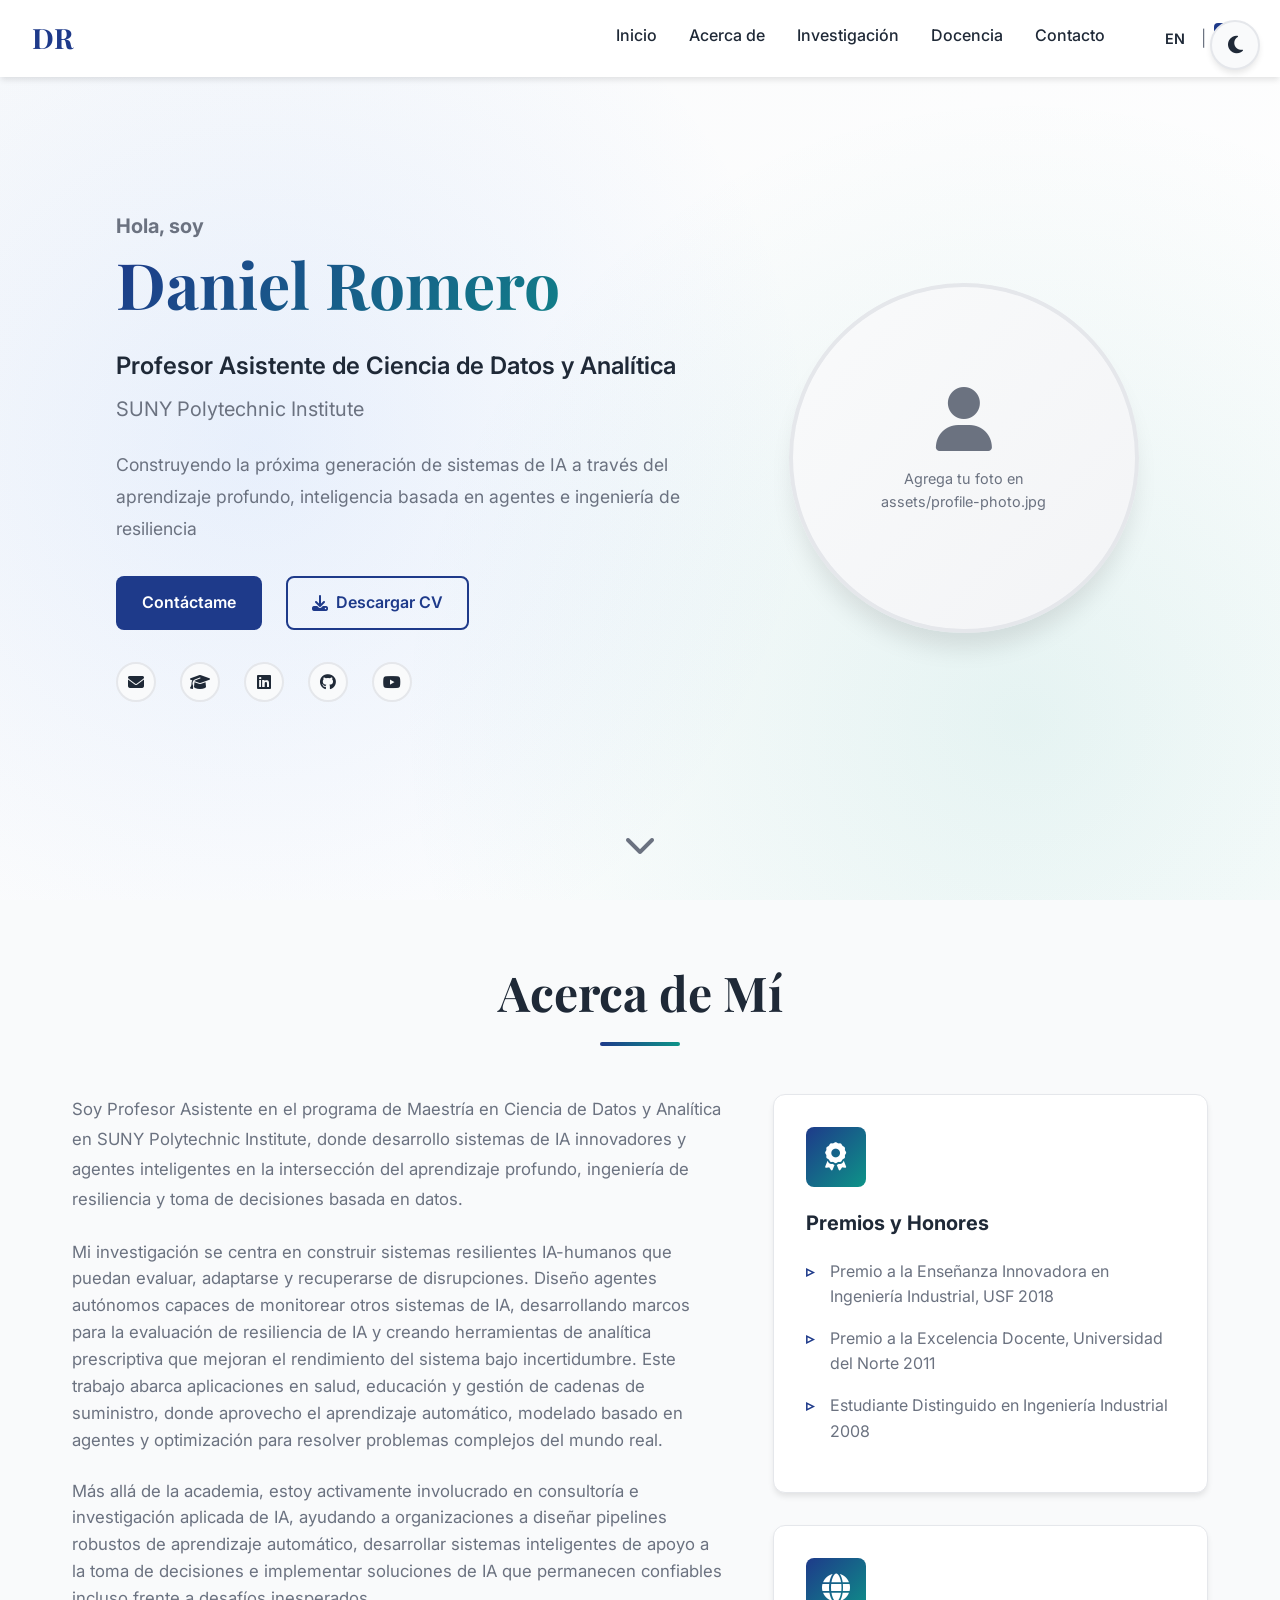
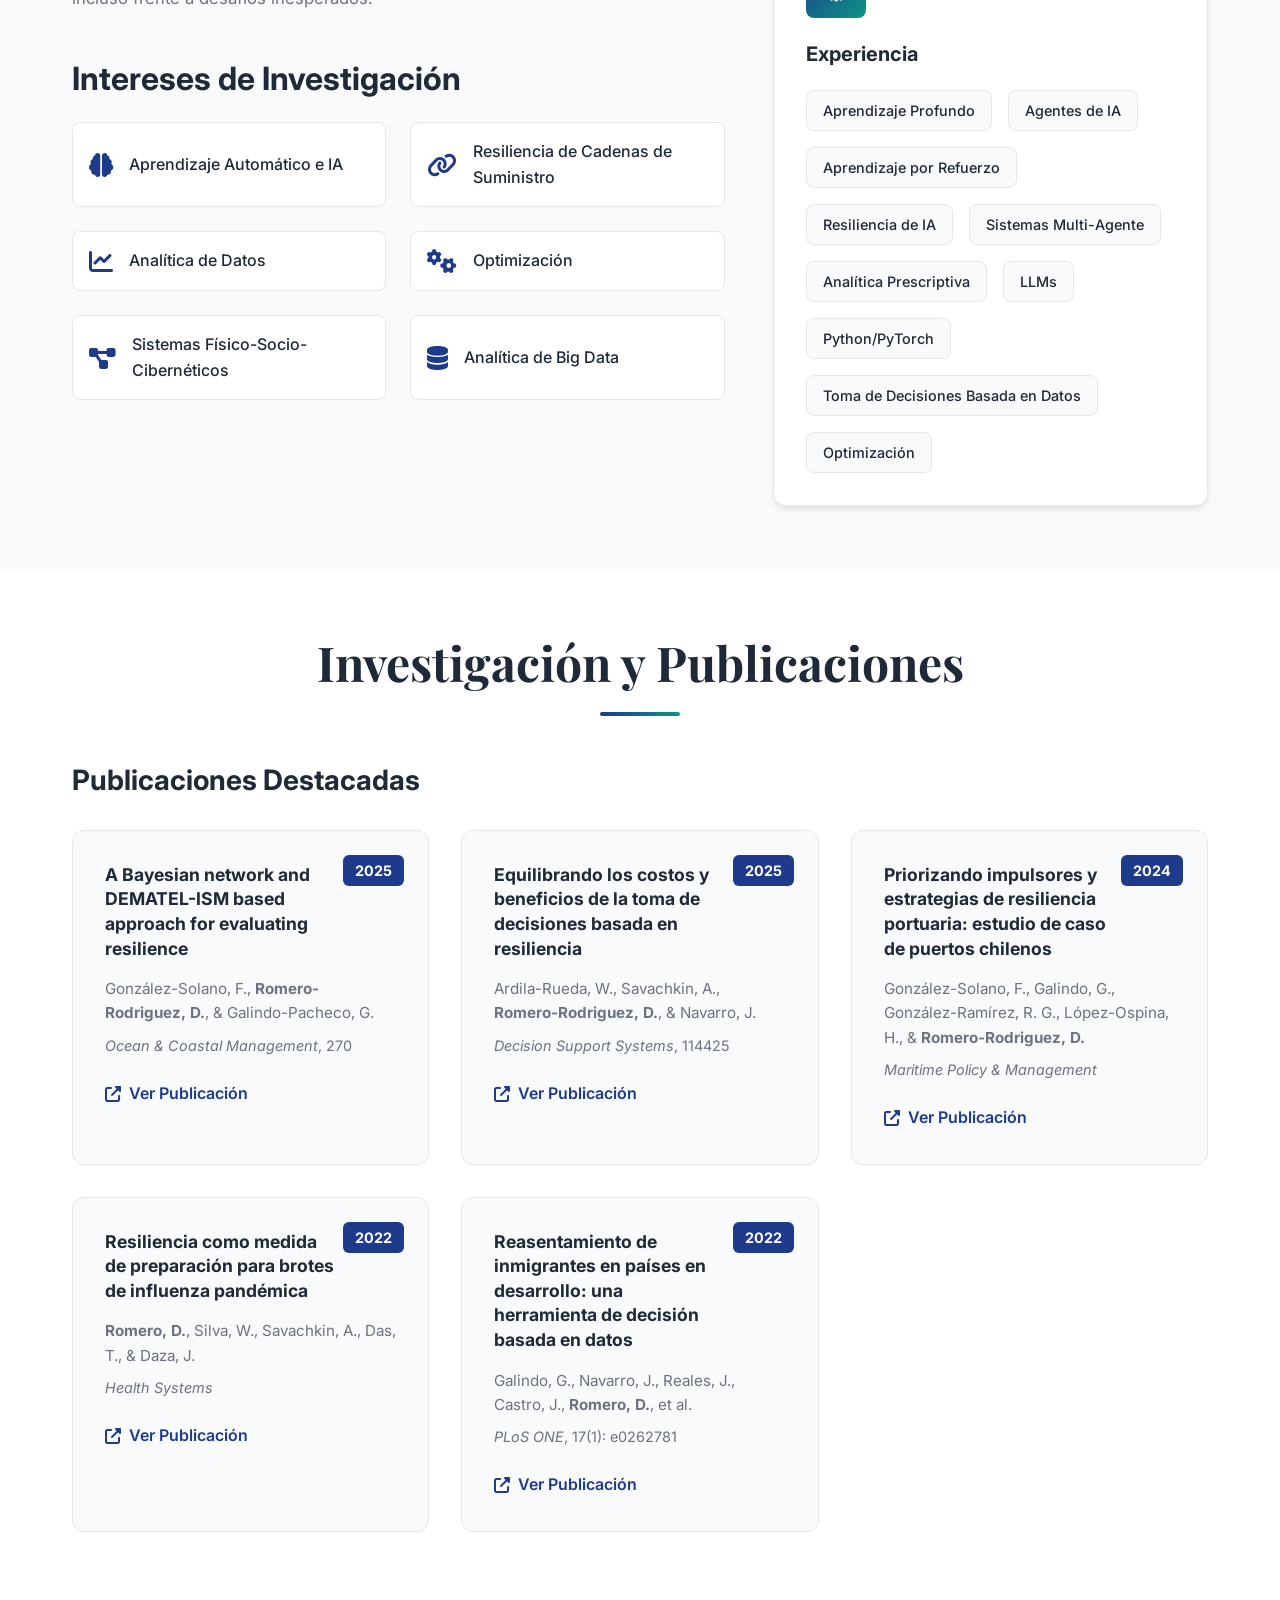
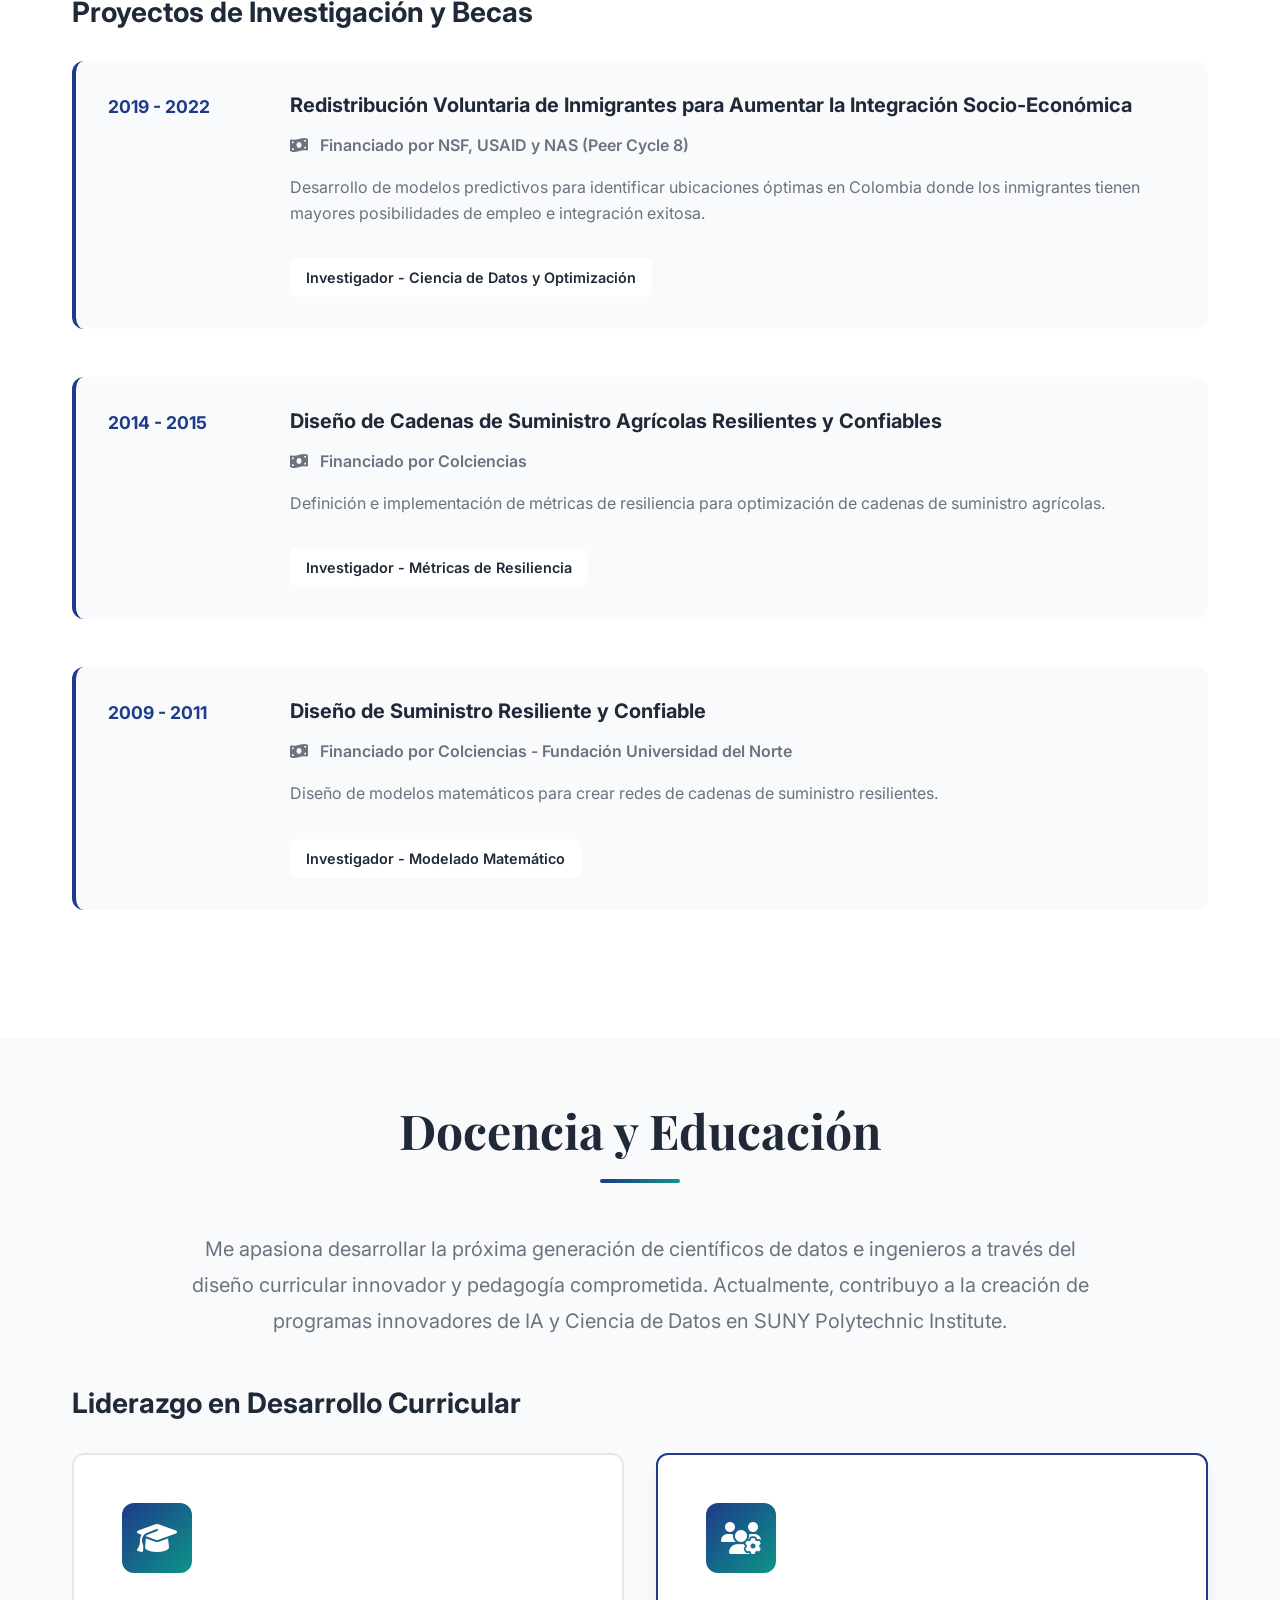
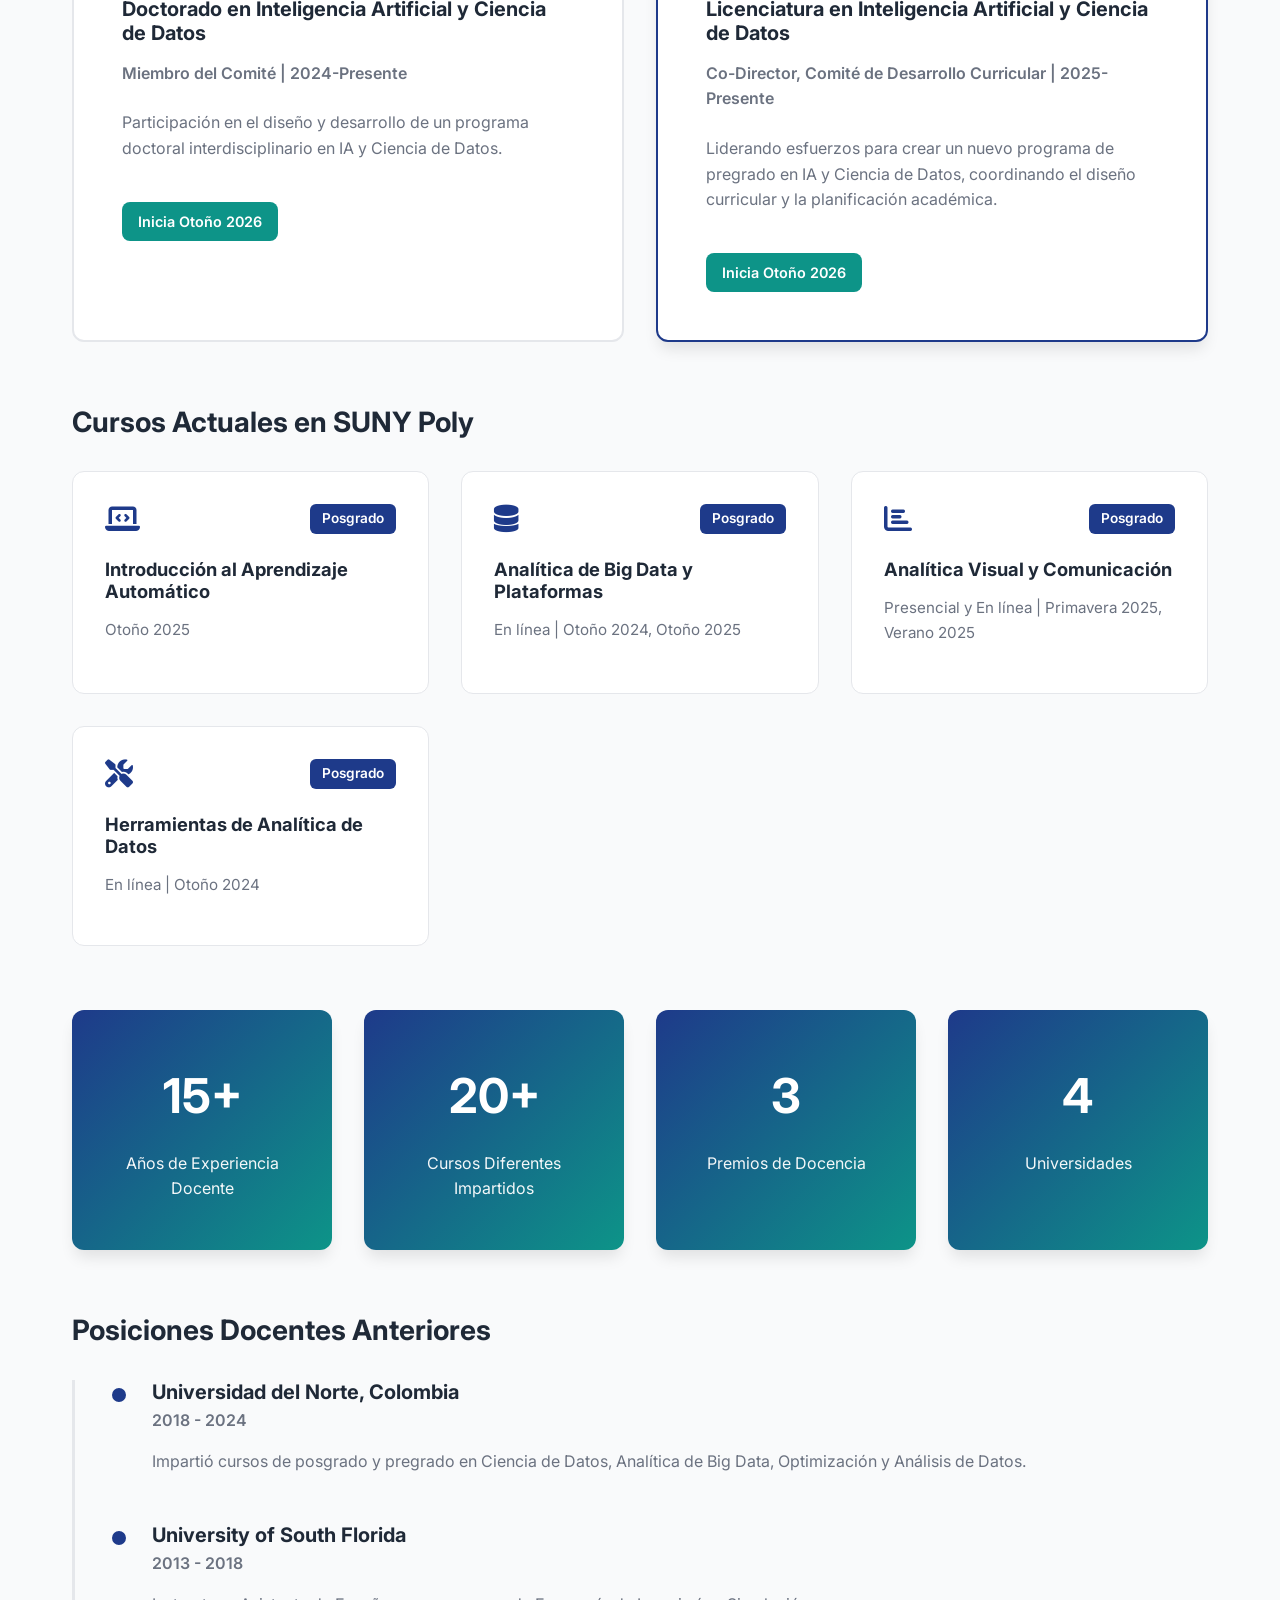
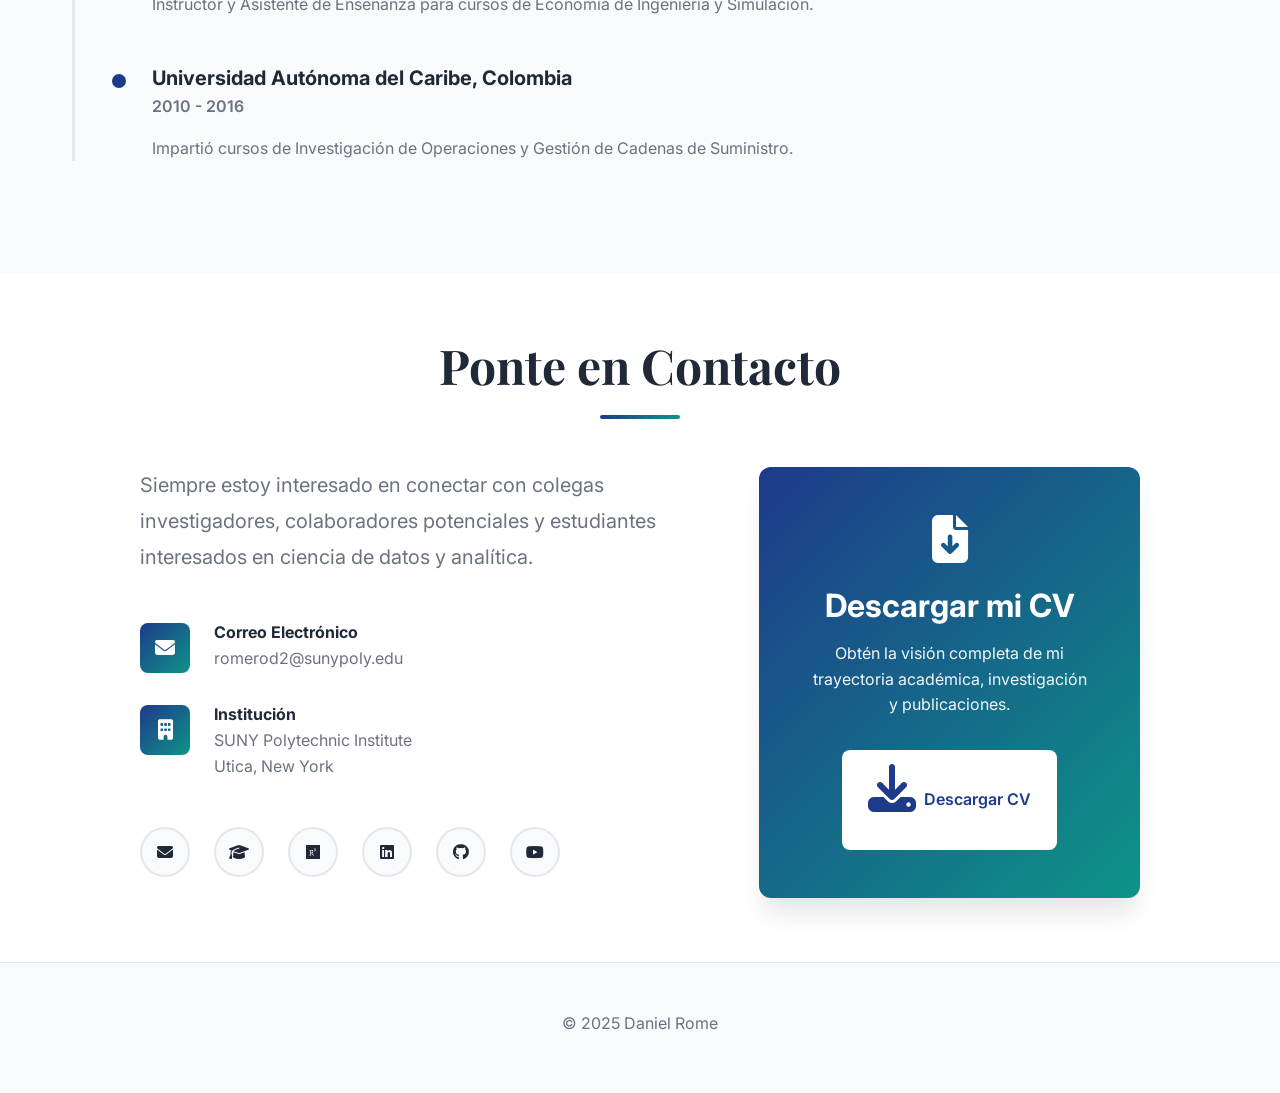
==== index-es.html @ f5b2e360 "The website was added in spanish too" ====
<!DOCTYPE html>
<html lang="es">
<head>
    <meta charset="UTF-8">
    <meta name="viewport" content="width=device-width, initial-scale=1.0">
    <meta name="description" content="Dr. Daniel Romero - Profesor Asistente de Ciencia de Datos y Analítica en SUNY Polytechnic Institute. Investigación en Aprendizaje Automático, Resiliencia de Cadenas de Suministro e IA.">
    <meta name="keywords" content="Daniel Romero, Ciencia de Datos, Aprendizaje Automático, Resiliencia de Cadenas de Suministro, SUNY Poly, Analítica">
    <meta name="author" content="Dr. Daniel Romero">
    <title>Dr. Daniel Romero | Profesor de Ciencia de Datos y Analítica</title>
    
    <!-- Google Fonts -->
    <link rel="preconnect" href="https://fonts.googleapis.com">
    <link rel="preconnect" href="https://fonts.gstatic.com" crossorigin>
    <link href="https://fonts.googleapis.com/css2?family=Inter:wght@300;400;600;700&family=Playfair+Display:wght@700&display=swap" rel="stylesheet">
    
    <!-- Font Awesome -->
    <link rel="stylesheet" href="https://cdnjs.cloudflare.com/ajax/libs/font-awesome/6.4.0/css/all.min.css">
    
    <!-- Stylesheet -->
    <link rel="stylesheet" href="styles.css">
</head>
<body>
    <!-- Theme Toggle -->
    <button id="theme-toggle" class="theme-toggle" aria-label="Toggle dark mode">
        <i class="fas fa-moon"></i>
    </button>

    <!-- Navigation -->
    <nav class="navbar" id="navbar">
        <div class="nav-container">
            <a href="#home" class="nav-logo">DR</a>
            <ul class="nav-menu" id="nav-menu">
                <li><a href="#home" class="nav-link">Inicio</a></li>
                <li><a href="#about" class="nav-link">Acerca de</a></li>
                <li><a href="#research" class="nav-link">Investigación</a></li>
                <li><a href="#teaching" class="nav-link">Docencia</a></li>
                <li><a href="#contact" class="nav-link">Contacto</a></li>
                <li class="language-toggle">
                    <a href="index.html" class="lang-link">EN</a>
                    <span class="lang-separator">|</span>
                    <a href="index-es.html" class="lang-link active">ES</a>
                </li>
            </ul>
            <div class="hamburger" id="hamburger">
                <span></span>
                <span></span>
                <span></span>
            </div>
        </div>
    </nav>

    <!-- Hero Section -->
    <section id="home" class="hero">
        <div class="hero-background"></div>
        <div class="container hero-content">
            <div class="hero-text">
                <h1 class="hero-title">
                    <span class="hero-greeting">Hola, soy</span>
                    <span class="hero-name">Daniel Romero</span>
                </h1>
                <p class="hero-subtitle">Profesor Asistente de Ciencia de Datos y Analítica</p>
                <p class="hero-institution">SUNY Polytechnic Institute</p>
                <p class="hero-tagline">Construyendo la próxima generación de sistemas de IA a través del aprendizaje profundo, inteligencia basada en agentes e ingeniería de resiliencia</p>
                
                <div class="hero-buttons">
                    <a href="#contact" class="btn btn-primary">Contáctame</a>
                    <a href="assets/Daniel_Romero_CV_2025.pdf" class="btn btn-secondary" download>
                        <i class="fas fa-download"></i> Descargar CV
                    </a>
                </div>
                
                <div class="hero-social">
                    <a href="mailto:romerod2@sunypoly.edu" aria-label="Email"><i class="fas fa-envelope"></i></a>
                    <a href="https://scholar.google.com/citations?hl=en&user=uEqegLwAAAAJ&view_op=list_works&sortby=pubdate" target="_blank" aria-label="Google Scholar"><i class="fas fa-graduation-cap"></i></a>
                    <a href="https://www.linkedin.com/in/daniel-romero-rodriguez-226bb213" target="_blank" aria-label="LinkedIn"><i class="fab fa-linkedin"></i></a>
                    <a href="https://github.com/danielromeroAI" target="_blank" aria-label="GitHub"><i class="fab fa-github"></i></a>
                    <a href="https://www.youtube.com/@danrom12" target="_blank" aria-label="YouTube"><i class="fab fa-youtube"></i></a>
                </div>
            </div>
            
            <div class="hero-image">
                <div class="image-placeholder">
                    <i class="fas fa-user"></i>
                    <p>Agrega tu foto en<br>assets/profile-photo.jpg</p>
                </div>
            </div>
        </div>
        
        <div class="scroll-indicator">
            <a href="#about"><i class="fas fa-chevron-down"></i></a>
        </div>
    </section>

    <!-- About Section -->
    <section id="about" class="about">
        <div class="container">
            <h2 class="section-title">Acerca de Mí</h2>
            <div class="about-content">
                <div class="about-text">
                    <p class="lead">Soy Profesor Asistente en el programa de Maestría en Ciencia de Datos y Analítica en SUNY Polytechnic Institute, donde desarrollo sistemas de IA innovadores y agentes inteligentes en la intersección del aprendizaje profundo, ingeniería de resiliencia y toma de decisiones basada en datos.</p>
                    
                    <p>Mi investigación se centra en construir sistemas resilientes IA-humanos que puedan evaluar, adaptarse y recuperarse de disrupciones. Diseño agentes autónomos capaces de monitorear otros sistemas de IA, desarrollando marcos para la evaluación de resiliencia de IA y creando herramientas de analítica prescriptiva que mejoran el rendimiento del sistema bajo incertidumbre. Este trabajo abarca aplicaciones en salud, educación y gestión de cadenas de suministro, donde aprovecho el aprendizaje automático, modelado basado en agentes y optimización para resolver problemas complejos del mundo real.</p>
                    
                    <p>Más allá de la academia, estoy activamente involucrado en consultoría e investigación aplicada de IA, ayudando a organizaciones a diseñar pipelines robustos de aprendizaje automático, desarrollar sistemas inteligentes de apoyo a la toma de decisiones e implementar soluciones de IA que permanecen confiables incluso frente a desafíos inesperados.</p>
                    
                    <div class="research-interests">
                        <h3>Intereses de Investigación</h3>
                        <div class="interests-grid">
                            <div class="interest-item">
                                <i class="fas fa-brain"></i>
                                <span>Aprendizaje Automático e IA</span>
                            </div>
                            <div class="interest-item">
                                <i class="fas fa-link"></i>
                                <span>Resiliencia de Cadenas de Suministro</span>
                            </div>
                            <div class="interest-item">
                                <i class="fas fa-chart-line"></i>
                                <span>Analítica de Datos</span>
                            </div>
                            <div class="interest-item">
                                <i class="fas fa-cogs"></i>
                                <span>Optimización</span>
                            </div>
                            <div class="interest-item">
                                <i class="fas fa-project-diagram"></i>
                                <span>Sistemas Físico-Socio-Cibernéticos</span>
                            </div>
                            <div class="interest-item">
                                <i class="fas fa-database"></i>
                                <span>Analítica de Big Data</span>
                            </div>
                        </div>
                    </div>
                </div>
                
                <div class="about-highlights">
                    <div class="highlight-card">
                        <div class="highlight-icon">
                            <i class="fas fa-award"></i>
                        </div>
                        <h3>Premios y Honores</h3>
                        <ul>
                            <li>Premio a la Enseñanza Innovadora en Ingeniería Industrial, USF 2018</li>
                            <li>Premio a la Excelencia Docente, Universidad del Norte 2011</li>
                            <li>Estudiante Distinguido en Ingeniería Industrial 2008</li>
                        </ul>
                    </div>
                    
                    <div class="highlight-card">
                        <div class="highlight-icon">
                            <i class="fas fa-globe"></i>
                        </div>
                        <h3>Experiencia</h3>
                        <div class="expertise-tags">
                            <span class="tag">Aprendizaje Profundo</span>
                            <span class="tag">Agentes de IA</span>
                            <span class="tag">Aprendizaje por Refuerzo</span>
                            <span class="tag">Resiliencia de IA</span>
                            <span class="tag">Sistemas Multi-Agente</span>
                            <span class="tag">Analítica Prescriptiva</span>
                            <span class="tag">LLMs</span>
                            <span class="tag">Python/PyTorch</span>
                            <span class="tag">Toma de Decisiones Basada en Datos</span>
                            <span class="tag">Optimización</span>
                        </div>
                    </div>
                </div>
            </div>
        </div>
    </section>

    <!-- Research Section -->
    <section id="research" class="research">
        <div class="container">
            <h2 class="section-title">Investigación y Publicaciones</h2>
            
            <!-- Featured Publications -->
            <div class="research-subsection">
                <h3 class="subsection-title">Publicaciones Destacadas</h3>
                <div class="publications-grid">
                    <div class="publication-card">
                        <div class="publication-year">2025</div>
                        <h4>A Bayesian network and DEMATEL-ISM based approach for evaluating resilience</h4>
                        <p class="publication-authors">González-Solano, F., <strong>Romero-Rodriguez, D.</strong>, & Galindo-Pacheco, G.</p>
                        <p class="publication-journal"><em>Ocean & Coastal Management</em>, 270</p>
                        <a href="https://doi.org/10.1016/j.ocecoaman.2025.107881" target="_blank" class="publication-link">
                            <i class="fas fa-external-link-alt"></i> Ver Publicación
                        </a>
                    </div>
                    
                    <div class="publication-card">
                        <div class="publication-year">2025</div>
                        <h4>Equilibrando los costos y beneficios de la toma de decisiones basada en resiliencia</h4>
                        <p class="publication-authors">Ardila-Rueda, W., Savachkin, A., <strong>Romero-Rodriguez, D.</strong>, & Navarro, J.</p>
                        <p class="publication-journal"><em>Decision Support Systems</em>, 114425</p>
                        <a href="https://www.sciencedirect.com/science/article/pii/S0167923625000260" target="_blank" class="publication-link">
                            <i class="fas fa-external-link-alt"></i> Ver Publicación
                        </a>
                    </div>
                    
                    <div class="publication-card">
                        <div class="publication-year">2024</div>
                        <h4>Priorizando impulsores y estrategias de resiliencia portuaria: estudio de caso de puertos chilenos</h4>
                        <p class="publication-authors">González-Solano, F., Galindo, G., González-Ramírez, R. G., López-Ospina, H., & <strong>Romero-Rodriguez, D.</strong></p>
                        <p class="publication-journal"><em>Maritime Policy & Management</em></p>
                        <a href="https://doi.org/10.1080/03088839.2024.2409242" target="_blank" class="publication-link">
                            <i class="fas fa-external-link-alt"></i> Ver Publicación
                        </a>
                    </div>
                    
                    <div class="publication-card">
                        <div class="publication-year">2022</div>
                        <h4>Resiliencia como medida de preparación para brotes de influenza pandémica</h4>
                        <p class="publication-authors"><strong>Romero, D.</strong>, Silva, W., Savachkin, A., Das, T., & Daza, J.</p>
                        <p class="publication-journal"><em>Health Systems</em></p>
                        <a href="https://doi.org/10.1080/20476965.2022.2062462" target="_blank" class="publication-link">
                            <i class="fas fa-external-link-alt"></i> Ver Publicación
                        </a>
                    </div>
                    
                    <div class="publication-card">
                        <div class="publication-year">2022</div>
                        <h4>Reasentamiento de inmigrantes en países en desarrollo: una herramienta de decisión basada en datos</h4>
                        <p class="publication-authors">Galindo, G., Navarro, J., Reales, J., Castro, J., <strong>Romero, D.</strong>, et al.</p>
                        <p class="publication-journal"><em>PLoS ONE</em>, 17(1): e0262781</p>
                        <a href="https://doi.org/10.1371/journal.pone.0262781" target="_blank" class="publication-link">
                            <i class="fas fa-external-link-alt"></i> Ver Publicación
                        </a>
                    </div>
                </div>
            </div>

            <!-- Research Projects -->
            <div class="research-subsection">
                <h3 class="subsection-title">Proyectos de Investigación y Becas</h3>
                <div class="projects-timeline">
                    <div class="project-item">
                        <div class="project-date">2019 - 2022</div>
                        <div class="project-content">
                            <h4>Redistribución Voluntaria de Inmigrantes para Aumentar la Integración Socio-Económica</h4>
                            <p class="project-funding"><i class="fas fa-money-bill-wave"></i> Financiado por NSF, USAID y NAS (Peer Cycle 8)</p>
                            <p>Desarrollo de modelos predictivos para identificar ubicaciones óptimas en Colombia donde los inmigrantes tienen mayores posibilidades de empleo e integración exitosa.</p>
                            <span class="project-role">Investigador - Ciencia de Datos y Optimización</span>
                        </div>
                    </div>
                    
                    <div class="project-item">
                        <div class="project-date">2014 - 2015</div>
                        <div class="project-content">
                            <h4>Diseño de Cadenas de Suministro Agrícolas Resilientes y Confiables</h4>
                            <p class="project-funding"><i class="fas fa-money-bill-wave"></i> Financiado por Colciencias</p>
                            <p>Definición e implementación de métricas de resiliencia para optimización de cadenas de suministro agrícolas.</p>
                            <span class="project-role">Investigador - Métricas de Resiliencia</span>
                        </div>
                    </div>
                    
                    <div class="project-item">
                        <div class="project-date">2009 - 2011</div>
                        <div class="project-content">
                            <h4>Diseño de Suministro Resiliente y Confiable</h4>
                            <p class="project-funding"><i class="fas fa-money-bill-wave"></i> Financiado por Colciencias - Fundación Universidad del Norte</p>
                            <p>Diseño de modelos matemáticos para crear redes de cadenas de suministro resilientes.</p>
                            <span class="project-role">Investigador - Modelado Matemático</span>
                        </div>
                    </div>
                </div>
            </div>
        </div>
    </section>

    <!-- Teaching Section -->
    <section id="teaching" class="teaching">
        <div class="container">
            <h2 class="section-title">Docencia y Educación</h2>
            
            <div class="teaching-intro">
                <p class="lead">Me apasiona desarrollar la próxima generación de científicos de datos e ingenieros a través del diseño curricular innovador y pedagogía comprometida. Actualmente, contribuyo a la creación de programas innovadores de IA y Ciencia de Datos en SUNY Polytechnic Institute.</p>
            </div>

            <!-- Curriculum Development -->
            <div class="curriculum-section">
                <h3 class="subsection-title">Liderazgo en Desarrollo Curricular</h3>
                <div class="curriculum-cards">
                    <div class="curriculum-card">
                        <div class="curriculum-icon">
                            <i class="fas fa-graduation-cap"></i>
                        </div>
                        <h4>Doctorado en Inteligencia Artificial y Ciencia de Datos</h4>
                        <p class="curriculum-role">Miembro del Comité | 2024-Presente</p>
                        <p>Participación en el diseño y desarrollo de un programa doctoral interdisciplinario en IA y Ciencia de Datos.</p>
                        <span class="launch-badge">Inicia Otoño 2026</span>
                    </div>
                    
                    <div class="curriculum-card featured">
                        <div class="curriculum-icon">
                            <i class="fas fa-users-cog"></i>
                        </div>
                        <h4>Licenciatura en Inteligencia Artificial y Ciencia de Datos</h4>
                        <p class="curriculum-role">Co-Director, Comité de Desarrollo Curricular | 2025-Presente</p>
                        <p>Liderando esfuerzos para crear un nuevo programa de pregrado en IA y Ciencia de Datos, coordinando el diseño curricular y la planificación académica.</p>
                        <span class="launch-badge">Inicia Otoño 2026</span>
                    </div>
                </div>
            </div>

            <!-- Current Courses -->
            <div class="courses-section">
                <h3 class="subsection-title">Cursos Actuales en SUNY Poly</h3>
                <div class="courses-grid">
                    <div class="course-card">
                        <div class="course-header">
                            <i class="fas fa-laptop-code"></i>
                            <span class="course-level">Posgrado</span>
                        </div>
                        <h4>Introducción al Aprendizaje Automático</h4>
                        <p class="course-semester">Otoño 2025</p>
                    </div>
                    
                    <div class="course-card">
                        <div class="course-header">
                            <i class="fas fa-database"></i>
                            <span class="course-level">Posgrado</span>
                        </div>
                        <h4>Analítica de Big Data y Plataformas</h4>
                        <p class="course-semester">En línea | Otoño 2024, Otoño 2025</p>
                    </div>
                    
                    <div class="course-card">
                        <div class="course-header">
                            <i class="fas fa-chart-bar"></i>
                            <span class="course-level">Posgrado</span>
                        </div>
                        <h4>Analítica Visual y Comunicación</h4>
                        <p class="course-semester">Presencial y En línea | Primavera 2025, Verano 2025</p>
                    </div>
                    
                    <div class="course-card">
                        <div class="course-header">
                            <i class="fas fa-tools"></i>
                            <span class="course-level">Posgrado</span>
                        </div>
                        <h4>Herramientas de Analítica de Datos</h4>
                        <p class="course-semester">En línea | Otoño 2024</p>
                    </div>
                </div>
            </div>

            <!-- Teaching Experience Stats -->
            <div class="teaching-stats">
                <div class="stat-card">
                    <div class="stat-number">15+</div>
                    <div class="stat-label">Años de Experiencia Docente</div>
                </div>
                <div class="stat-card">
                    <div class="stat-number">20+</div>
                    <div class="stat-label">Cursos Diferentes Impartidos</div>
                </div>
                <div class="stat-card">
                    <div class="stat-number">3</div>
                    <div class="stat-label">Premios de Docencia</div>
                </div>
                <div class="stat-card">
                    <div class="stat-number">4</div>
                    <div class="stat-label">Universidades</div>
                </div>
            </div>

            <!-- Previous Teaching -->
            <div class="previous-teaching">
                <h3 class="subsection-title">Posiciones Docentes Anteriores</h3>
                <div class="teaching-timeline">
                    <div class="timeline-item">
                        <div class="timeline-marker"></div>
                        <div class="timeline-content">
                            <h4>Universidad del Norte, Colombia</h4>
                            <p class="timeline-period">2018 - 2024</p>
                            <p>Impartió cursos de posgrado y pregrado en Ciencia de Datos, Analítica de Big Data, Optimización y Análisis de Datos.</p>
                        </div>
                    </div>
                    
                    <div class="timeline-item">
                        <div class="timeline-marker"></div>
                        <div class="timeline-content">
                            <h4>University of South Florida</h4>
                            <p class="timeline-period">2013 - 2018</p>
                            <p>Instructor y Asistente de Enseñanza para cursos de Economía de Ingeniería y Simulación.</p>
                        </div>
                    </div>
                    
                    <div class="timeline-item">
                        <div class="timeline-marker"></div>
                        <div class="timeline-content">
                            <h4>Universidad Autónoma del Caribe, Colombia</h4>
                            <p class="timeline-period">2010 - 2016</p>
                            <p>Impartió cursos de Investigación de Operaciones y Gestión de Cadenas de Suministro.</p>
                        </div>
                    </div>
                </div>
            </div>
        </div>
    </section>

    <!-- Contact Section -->
    <section id="contact" class="contact">
        <div class="container">
            <h2 class="section-title">Ponte en Contacto</h2>
            
            <div class="contact-content">
                <div class="contact-info">
                    <p class="lead">Siempre estoy interesado en conectar con colegas investigadores, colaboradores potenciales y estudiantes interesados en ciencia de datos y analítica.</p>
                    
                    <div class="contact-details">
                        <div class="contact-item">
                            <div class="contact-icon">
                                <i class="fas fa-envelope"></i>
                            </div>
                            <div>
                                <h4>Correo Electrónico</h4>
                                <a href="mailto:romerod2@sunypoly.edu">romerod2@sunypoly.edu</a>
                            </div>
                        </div>
                        
                        <div class="contact-item">
                            <div class="contact-icon">
                                <i class="fas fa-building"></i>
                            </div>
                            <div>
                                <h4>Institución</h4>
                                <p>SUNY Polytechnic Institute<br>Utica, New York</p>
                            </div>
                        </div>
                    </div>
                    
                    <div class="social-links">
                        <a href="mailto:romerod2@sunypoly.edu" class="social-link" aria-label="Email">
                            <i class="fas fa-envelope"></i>
                        </a>
                        <a href="https://scholar.google.com" target="_blank" class="social-link" aria-label="Google Scholar">
                            <i class="fas fa-graduation-cap"></i>
                        </a>
                        <a href="https://www.researchgate.net" target="_blank" class="social-link" aria-label="ResearchGate">
                            <i class="fab fa-researchgate"></i>
                        </a>
                        <a href="https://www.linkedin.com" target="_blank" class="social-link" aria-label="LinkedIn">
                            <i class="fab fa-linkedin"></i>
                        </a>
                        <a href="https://github.com" target="_blank" class="social-link" aria-label="GitHub">
                            <i class="fab fa-github"></i>
                        </a>
                        <a href="https://www.youtube.com/@danrom12" target="_blank" class="social-link" aria-label="YouTube">
                            <i class="fab fa-youtube"></i>
                        </a>
                    </div>
                </div>
                
                <div class="contact-cta">
                    <div class="cta-box">
                        <i class="fas fa-file-download"></i>
                        <h3>Descargar mi CV</h3>
                        <p>Obtén la visión completa de mi trayectoria académica, investigación y publicaciones.</p>
                        <a href="assets/Daniel_Romero_CV_2025.pdf" class="btn btn-primary" download>
                            <i class="fas fa-download"></i> Descargar CV
                        </a>
                    </div>
                </div>
            </div>
        </div>
    </section>

    <!-- Footer -->
    <footer class="footer">
        <div class="container">
            <p>&copy; 2025 Daniel Rome
---- styles.css ----
/* ===================================
   CSS Custom Properties (Variables)
   =================================== */
:root {
    /* Light Mode Colors */
    --primary-color: #1e3a8a;
    --secondary-color: #0d9488;
    --accent-color: #3b82f6;
    --text-primary: #1f2937;
    --text-secondary: #6b7280;
    --bg-primary: #ffffff;
    --bg-secondary: #f9fafb;
    --bg-tertiary: #f3f4f6;
    --border-color: #e5e7eb;
    --shadow-sm: 0 1px 2px 0 rgba(0, 0, 0, 0.05);
    --shadow-md: 0 4px 6px -1px rgba(0, 0, 0, 0.1);
    --shadow-lg: 0 10px 15px -3px rgba(0, 0, 0, 0.1);
    --shadow-xl: 0 20px 25px -5px rgba(0, 0, 0, 0.1);
    
    /* Typography */
    --font-primary: 'Inter', sans-serif;
    --font-display: 'Playfair Display', serif;
    
    /* Spacing */
    --spacing-xs: 0.5rem;
    --spacing-sm: 1rem;
    --spacing-md: 1.5rem;
    --spacing-lg: 2rem;
    --spacing-xl: 3rem;
    --spacing-2xl: 4rem;
    
    /* Border Radius */
    --radius-sm: 0.375rem;
    --radius-md: 0.5rem;
    --radius-lg: 0.75rem;
    --radius-xl: 1rem;
    
    /* Transitions */
    --transition-fast: 150ms ease-in-out;
    --transition-base: 250ms ease-in-out;
    --transition-slow: 350ms ease-in-out;
}

/* Dark Mode Colors */
[data-theme="dark"] {
    --primary-color: #60a5fa;
    --secondary-color: #14b8a6;
    --accent-color: #3b82f6;
    --text-primary: #f9fafb;
    --text-secondary: #d1d5db;
    --bg-primary: #111827;
    --bg-secondary: #1f2937;
    --bg-tertiary: #374151;
    --border-color: #374151;
    --shadow-sm: 0 1px 2px 0 rgba(0, 0, 0, 0.3);
    --shadow-md: 0 4px 6px -1px rgba(0, 0, 0, 0.4);
    --shadow-lg: 0 10px 15px -3px rgba(0, 0, 0, 0.5);
    --shadow-xl: 0 20px 25px -5px rgba(0, 0, 0, 0.6);
}

/* ===================================
   Base Styles
   =================================== */
* {
    margin: 0;
    padding: 0;
    box-sizing: border-box;
}

html {
    scroll-behavior: smooth;
    font-size: 16px;
}

body {
    font-family: var(--font-primary);
    color: var(--text-primary);
    background-color: var(--bg-primary);
    line-height: 1.6;
    transition: background-color var(--transition-base), color var(--transition-base);
}

.container {
    max-width: 1200px;
    margin: 0 auto;
    padding: 0 var(--spacing-lg);
}

section {
    padding: var(--spacing-2xl) 0;
}

/* Typography */
h1, h2, h3, h4, h5, h6 {
    line-height: 1.2;
    font-weight: 700;
    margin-bottom: var(--spacing-md);
}

h1 {
    font-size: clamp(2.5rem, 5vw, 4rem);
}

h2 {
    font-size: clamp(2rem, 4vw, 3rem);
}

h3 {
    font-size: clamp(1.5rem, 3vw, 2rem);
}

h4 {
    font-size: 1.25rem;
}

p {
    margin-bottom: var(--spacing-sm);
}

.lead {
    font-size: 1.25rem;
    color: var(--text-secondary);
    line-height: 1.8;
    margin-bottom: var(--spacing-lg);
}

a {
    color: var(--primary-color);
    text-decoration: none;
    transition: color var(--transition-fast);
}

a:hover {
    color: var(--secondary-color);
}

/* Section Titles */
.section-title {
    font-family: var(--font-display);
    text-align: center;
    margin-bottom: var(--spacing-xl);
    position: relative;
    padding-bottom: var(--spacing-md);
}

.section-title::after {
    content: '';
    position: absolute;
    bottom: 0;
    left: 50%;
    transform: translateX(-50%);
    width: 80px;
    height: 4px;
    background: linear-gradient(90deg, var(--primary-color), var(--secondary-color));
    border-radius: 2px;
}

.subsection-title {
    font-size: 1.75rem;
    margin-bottom: var(--spacing-lg);
    margin-top: var(--spacing-xl);
    color: var(--text-primary);
}

/* Buttons */
.btn {
    display: inline-flex;
    align-items: center;
    gap: var(--spacing-xs);
    padding: 0.75rem 1.5rem;
    border-radius: var(--radius-md);
    font-weight: 600;
    transition: all var(--transition-base);
    cursor: pointer;
    border: 2px solid transparent;
    text-decoration: none;
}

.btn-primary {
    background: var(--primary-color);
    color: white;
}

.btn-primary:hover {
    background: var(--secondary-color);
    transform: translateY(-2px);
    box-shadow: var(--shadow-lg);
    color: white;
}

.btn-secondary {
    background: transparent;
    color: var(--primary-color);
    border-color: var(--primary-color);
}

.btn-secondary:hover {
    background: var(--primary-color);
    color: white;
    transform: translateY(-2px);
}

/* ===================================
   Theme Toggle
   =================================== */
.theme-toggle {
    position: fixed;
    top: 20px;
    right: 20px;
    z-index: 1000;
    background: var(--bg-secondary);
    border: 2px solid var(--border-color);
    width: 50px;
    height: 50px;
    border-radius: 50%;
    display: flex;
    align-items: center;
    justify-content: center;
    cursor: pointer;
    transition: all var(--transition-base);
    box-shadow: var(--shadow-md);
}

.theme-toggle:hover {
    transform: scale(1.1);
    box-shadow: var(--shadow-lg);
}

.theme-toggle i {
    font-size: 1.25rem;
    color: var(--text-primary);
}

/* ===================================
   Navigation
   =================================== */
.navbar {
    position: fixed;
    top: 0;
    left: 0;
    right: 0;
    background: var(--bg-primary);
    box-shadow: var(--shadow-md);
    z-index: 999;
    transition: all var(--transition-base);
}

.navbar.scrolled {
    box-shadow: var(--shadow-lg);
}

.nav-container {
    max-width: 1400px;
    margin: 0 auto;
    padding: 1rem var(--spacing-lg);
    display: flex;
    justify-content: space-between;
    align-items: center;
}

.nav-logo {
    font-size: 1.75rem;
    font-weight: 700;
    color: var(--primary-color);
    font-family: var(--font-display);
}

.nav-menu {
    display: flex;
    list-style: none;
    gap: var(--spacing-lg);
}

.nav-link {
    color: var(--text-primary);
    font-weight: 500;
    padding: 0.5rem 0;
    position: relative;
    transition: color var(--transition-fast);
}

.nav-link::after {
    content: '';
    position: absolute;
    bottom: 0;
    left: 0;
    width: 0;
    height: 2px;
    background: var(--primary-color);
    transition: width var(--transition-base);
}

.nav-link:hover::after,
.nav-link.active::after {
    width: 100%;
}

/* Language Toggle */
.language-toggle {
    display: flex;
    align-items: center;
    gap: 8px;
    margin-left: 20px;
}

.lang-link {
    color: var(--text-primary);
    text-decoration: none;
    font-weight: 600;
    font-size: 0.9rem;
    padding: 4px 8px;
    border-radius: 4px;
    transition: all var(--transition-base);
}

.lang-link:hover {
    background: var(--card-bg);
    color: var(--primary-color);
}

.lang-link.active {
    background: var(--primary-color);
    color: white;
}

.lang-separator {
    color: var(--text-secondary);
}

.hamburger {
    display: none;
    flex-direction: column;
    gap: 5px;
    cursor: pointer;
}

.hamburger span {
    width: 25px;
    height: 3px;
    background: var(--text-primary);
    border-radius: 2px;
    transition: all var(--transition-base);
}

/* ===================================
   Hero Section
   =================================== */
.hero {
    min-height: 100vh;
    display: flex;
    align-items: center;
    justify-content: center;
    position: relative;
    overflow: hidden;
    padding-top: 80px;
}

.hero-background {
    position: absolute;
    top: 0;
    left: 0;
    right: 0;
    bottom: 0;
    background: linear-gradient(135deg, var(--bg-secondary) 0%, var(--bg-primary) 100%);
    z-index: -1;
}

.hero-background::before {
    content: '';
    position: absolute;
    top: 0;
    left: 0;
    right: 0;
    bottom: 0;
    background-image: 
        radial-gradient(circle at 20% 50%, rgba(59, 130, 246, 0.1) 0%, transparent 50%),
        radial-gradient(circle at 80% 80%, rgba(13, 148, 136, 0.1) 0%, transparent 50%);
}

.hero-content {
    display: grid;
    grid-template-columns: 1.2fr 0.8fr;
    gap: var(--spacing-xl);
    align-items: center;
}

.hero-greeting {
    display: block;
    font-size: 1.25rem;
    color: var(--text-secondary);
    margin-bottom: var(--spacing-xs);
}

.hero-name {
    display: block;
    font-family: var(--font-display);
    background: linear-gradient(135deg, var(--primary-color), var(--secondary-color));
    -webkit-background-clip: text;
    -webkit-text-fill-color: transparent;
    background-clip: text;
}

.hero-subtitle {
    font-size: 1.5rem;
    color: var(--text-primary);
    font-weight: 600;
    margin-bottom: var(--spacing-xs);
}

.hero-institution {
    font-size: 1.25rem;
    color: var(--text-secondary);
    margin-bottom: var(--spacing-md);
}

.hero-tagline {
    font-size: 1.1rem;
    color: var(--text-secondary);
    max-width: 600px;
    margin-bottom: var(--spacing-lg);
    line-height: 1.8;
}

.hero-buttons {
    display: flex;
    gap: var(--spacing-md);
    margin-bottom: var(--spacing-lg);
    flex-wrap: wrap;
}

.hero-social {
    display: flex;
    gap: var(--spacing-md);
}

.hero-social a {
    width: 40px;
    height: 40px;
    display: flex;
    align-items: center;
    justify-content: center;
    background: var(--bg-secondary);
    border-radius: 50%;
    color: var(--text-primary);
    transition: all var(--transition-base);
    border: 2px solid var(--border-color);
}

.hero-social a:hover {
    background: var(--primary-color);
    color: white;
    transform: translateY(-3px);
    box-shadow: var(--shadow-md);
}

.hero-image {
    display: flex;
    justify-content: center;
    align-items: center;
}

.image-placeholder {
    width: 350px;
    height: 350px;
    background: linear-gradient(135deg, var(--bg-secondary), var(--bg-tertiary));
    border-radius: 50%;
    display: flex;
    flex-direction: column;
    align-items: center;
    justify-content: center;
    border: 4px solid var(--border-color);
    box-shadow: var(--shadow-xl);
}

.image-placeholder i {
    font-size: 4rem;
    color: var(--text-secondary);
    margin-bottom: var(--spacing-sm);
}

.image-placeholder p {
    color: var(--text-secondary);
    text-align: center;
    font-size: 0.9rem;
}

.scroll-indicator {
    position: absolute;
    bottom: 30px;
    left: 50%;
    transform: translateX(-50%);
}

.scroll-indicator a {
    color: var(--text-secondary);
    font-size: 2rem;
    animation: bounce 2s infinite;
}

@keyframes bounce {
    0%, 20%, 50%, 80%, 100% {
        transform: translateY(0);
    }
    40% {
        transform: translateY(-10px);
    }
    60% {
        transform: translateY(-5px);
    }
}

/* ===================================
   About Section
   =================================== */
.about {
    background: var(--bg-secondary);
}

.about-content {
    display: grid;
    grid-template-columns: 1.5fr 1fr;
    gap: var(--spacing-xl);
}

.about-text p {
    color: var(--text-secondary);
    font-size: 1.05rem;
    margin-bottom: var(--spacing-md);
}

.research-interests {
    margin-top: var(--spacing-xl);
}

.research-interests h3 {
    color: var(--text-primary);
    margin-bottom: var(--spacing-md);
}

.interests-grid {
    display: grid;
    grid-template-columns: repeat(2, 1fr);
    gap: var(--spacing-md);
}

.interest-item {
    display: flex;
    align-items: center;
    gap: var(--spacing-sm);
    padding: var(--spacing-sm);
    background: var(--bg-primary);
    border-radius: var(--radius-md);
    border: 1px solid var(--border-color);
    transition: all var(--transition-base);
}

.interest-item:hover {
    transform: translateX(5px);
    border-color: var(--primary-color);
    box-shadow: var(--shadow-md);
}

.interest-item i {
    color: var(--primary-color);
    font-size: 1.5rem;
}

.interest-item span {
    color: var(--text-primary);
    font-weight: 500;
}

.about-highlights {
    display: flex;
    flex-direction: column;
    gap: var(--spacing-lg);
}

.highlight-card {
    background: var(--bg-primary);
    padding: var(--spacing-lg);
    border-radius: var(--radius-lg);
    box-shadow: var(--shadow-md);
    border: 1px solid var(--border-color);
}

.highlight-icon {
    width: 60px;
    height: 60px;
    background: linear-gradient(135deg, var(--primary-color), var(--secondary-color));
    border-radius: var(--radius-md);
    display: flex;
    align-items: center;
    justify-content: center;
    margin-bottom: var(--spacing-md);
}

.highlight-icon i {
    color: white;
    font-size: 1.75rem;
}

.highlight-card h3 {
    color: var(--text-primary);
    font-size: 1.25rem;
    margin-bottom: var(--spacing-md);
}

.highlight-card ul {
    list-style: none;
    color: var(--text-secondary);
}

.highlight-card li {
    padding-left: 1.5rem;
    position: relative;
    margin-bottom: var(--spacing-sm);
}

.highlight-card li::before {
    content: '▹';
    position: absolute;
    left: 0;
    color: var(--primary-color);
    font-weight: bold;
}

.expertise-tags {
    display: flex;
    flex-wrap: wrap;
    gap: var(--spacing-sm);
}

.tag {
    padding: 0.5rem 1rem;
    background: var(--bg-secondary);
    border: 1px solid var(--border-color);
    border-radius: var(--radius-md);
    color: var(--text-primary);
    font-size: 0.9rem;
    font-weight: 500;
    transition: all var(--transition-fast);
}

.tag:hover {
    background: var(--primary-color);
    color: white;
    border-color: var(--primary-color);
}

/* ===================================
   Research Section
   =================================== */
.research-subsection {
    margin-bottom: var(--spacing-2xl);
}

.publications-grid {
    display: grid;
    grid-template-columns: repeat(auto-fit, minmax(300px, 1fr));
    gap: var(--spacing-lg);
}

.publication-card {
    background: var(--bg-secondary);
    padding: var(--spacing-lg);
    border-radius: var(--radius-lg);
    border: 1px solid var(--border-color);
    transition: all var(--transition-base);
    position: relative;
}

.publication-card:hover {
    transform: translateY(-5px);
    box-shadow: var(--shadow-xl);
    border-color: var(--primary-color);
}

.publication-year {
    position: absolute;
    top: var(--spacing-md);
    right: var(--spacing-md);
    background: var(--primary-color);
    color: white;
    padding: 0.25rem 0.75rem;
    border-radius: var(--radius-sm);
    font-weight: 700;
    font-size: 0.9rem;
}

.publication-card h4 {
    color: var(--text-primary);
    font-size: 1.1rem;
    margin-bottom: var(--spacing-sm);
    padding-right: 60px;
    line-height: 1.4;
}

.publication-authors {
    color: var(--text-secondary);
    font-size: 0.95rem;
    margin-bottom: var(--spacing-xs);
}

.publication-journal {
    color: var(--text-secondary);
    font-size: 0.9rem;
    margin-bottom: var(--spacing-md);
}

.publication-link {
    color: var(--primary-color);
    font-weight: 600;
    display: inline-flex;
    align-items: center;
    gap: 0.5rem;
    transition: all var(--transition-fast);
}

.publication-link:hover {
    color: var(--secondary-color);
    gap: 0.75rem;
}

/* Projects Timeline */
.projects-timeline {
    display: flex;
    flex-direction: column;
    gap: var(--spacing-xl);
}

.project-item {
    display: grid;
    grid-template-columns: 150px 1fr;
    gap: var(--spacing-lg);
    padding: var(--spacing-lg);
    background: var(--bg-secondary);
    border-radius: var(--radius-lg);
    border-left: 4px solid var(--primary-color);
    transition: all var(--transition-base);
}

.project-item:hover {
    transform: translateX(5px);
    box-shadow: var(--shadow-lg);
}

.project-date {
    font-weight: 700;
    color: var(--primary-color);
    font-size: 1.1rem;
}

.project-content h4 {
    color: var(--text-primary);
    margin-bottom: var(--spacing-sm);
}

.project-funding {
    color: var(--secondary-color);
    font-weight: 600;
    margin-bottom: var(--spacing-sm);
}

.project-funding i {
    margin-right: 0.5rem;
}

.project-content p {
    color: var(--text-secondary);
    margin-bottom: var(--spacing-sm);
}

.project-role {
    display: inline-block;
    background: var(--bg-primary);
    padding: 0.5rem 1rem;
    border-radius: var(--radius-md);
    color: var(--text-primary);
    font-weight: 600;
    font-size: 0.9rem;
    margin-top: var(--spacing-sm);
}

/* Manuscripts */
.manuscripts-list {
    display: flex;
    flex-direction: column;
    gap: var(--spacing-md);
}

.manuscript-item {
    display: flex;
    gap: var(--spacing-md);
    padding: var(--spacing-md);
    background: var(--bg-secondary);
    border-radius: var(--radius-md);
    border: 1px solid var(--border-color);
    transition: all var(--transition-base);
}

.manuscript-item:hover {
    border-color: var(--primary-color);
    box-shadow: var(--shadow-md);
}

.manuscript-item i {
    color: var(--primary-color);
    font-size: 1.5rem;
    margin-top: 0.25rem;
}

.manuscript-item strong {
    color: var(--text-primary);
    display: block;
    margin-bottom: 0.25rem;
}

.manuscript-item p {
    color: var(--text-secondary);
    font-size: 0.95rem;
    margin: 0;
}

/* ===================================
   Teaching Section
   =================================== */
.teaching {
    background: var(--bg-secondary);
}

.teaching-intro {
    max-width: 900px;
    margin: 0 auto var(--spacing-xl);
    text-align: center;
}

.curriculum-section {
    margin-bottom: var(--spacing-2xl);
}

.curriculum-cards {
    display: grid;
    grid-template-columns: repeat(auto-fit, minmax(300px, 1fr));
    gap: var(--spacing-lg);
}

.curriculum-card {
    background: var(--bg-primary);
    padding: var(--spacing-xl);
    border-radius: var(--radius-lg);
    border: 2px solid var(--border-color);
    transition: all var(--transition-base);
    position: relative;
}

.curriculum-card.featured {
    border-color: var(--primary-color);
    box-shadow: var(--shadow-lg);
}

.curriculum-card:hover {
    transform: translateY(-5px);
    box-shadow: var(--shadow-xl);
}

.curriculum-icon {
    width: 70px;
    height: 70px;
    background: linear-gradient(135deg, var(--primary-color), var(--secondary-color));
    border-radius: var(--radius-lg);
    display: flex;
    align-items: center;
    justify-content: center;
    margin-bottom: var(--spacing-md);
}

.curriculum-icon i {
    color: white;
    font-size: 2rem;
}

.curriculum-card h4 {
    color: var(--text-primary);
    margin-bottom: var(--spacing-sm);
}

.curriculum-role {
    color: var(--secondary-color);
    font-weight: 600;
    display: block;
    margin-bottom: var(--spacing-md);
}

.curriculum-card p {
    color: var(--text-secondary);
}

.launch-badge {
    display: inline-block;
    background: var(--secondary-color);
    color: white;
    padding: 0.5rem 1rem;
    border-radius: var(--radius-md);
    font-weight: 600;
    font-size: 0.9rem;
    margin-top: var(--spacing-md);
}

/* Courses Grid */
.courses-grid {
    display: grid;
    grid-template-columns: repeat(auto-fill, minmax(280px, 1fr));
    gap: var(--spacing-lg);
}

.course-card {
    background: var(--bg-primary);
    padding: var(--spacing-lg);
    border-radius: var(--radius-lg);
    border: 1px solid var(--border-color);
    transition: all var(--transition-base);
}

.course-card:hover {
    transform: translateY(-3px);
    box-shadow: var(--shadow-lg);
    border-color: var(--primary-color);
}

.course-header {
    display: flex;
    justify-content: space-between;
    align-items: center;
    margin-bottom: var(--spacing-md);
}

.course-header i {
    color: var(--primary-color);
    font-size: 1.75rem;
}

.course-level {
    background: var(--primary-color);
    color: white;
    padding: 0.25rem 0.75rem;
    border-radius: var(--radius-sm);
    font-size: 0.85rem;
    font-weight: 600;
}

.course-card h4 {
    color: var(--text-primary);
    font-size: 1.15rem;
    margin-bottom: var(--spacing-sm);
}

.course-semester {
    color: var(--text-secondary);
    font-size: 0.95rem;
}

/* Teaching Stats */
.teaching-stats {
    display: grid;
    grid-template-columns: repeat(auto-fit, minmax(200px, 1fr));
    gap: var(--spacing-lg);
    margin: var(--spacing-2xl) 0;
}

.stat-card {
    background: linear-gradient(135deg, var(--primary-color), var(--secondary-color));
    padding: var(--spacing-xl);
    border-radius: var(--radius-lg);
    text-align: center;
    color: white;
    box-shadow: var(--shadow-lg);
}

.stat-number {
    font-size: 3rem;
    font-weight: 700;
    margin-bottom: var(--spacing-sm);
}

.stat-label {
    font-size: 1rem;
    opacity: 0.95;
}

/* Teaching Timeline */
.teaching-timeline {
    position: relative;
    padding-left: var(--spacing-xl);
}

.teaching-timeline::before {
    content: '';
    position: absolute;
    left: 0;
    top: 0;
    bottom: 0;
    width: 3px;
    background: var(--border-color);
}

.timeline-item {
    position: relative;
    margin-bottom: var(--spacing-xl);
    padding-left: var(--spacing-lg);
}

.timeline-marker {
    position: absolute;
    left: -11px;
    top: 5px;
    width: 20px;
    height: 20px;
    background: var(--primary-color);
    border-radius: 50%;
    border: 3px solid var(--bg-secondary);
}

.timeline-content h4 {
    color: var(--text-primary);
    margin-bottom: 0.25rem;
}

.timeline-period {
    color: var(--secondary-color);
    font-weight: 600;
    margin-bottom: var(--spacing-sm);
}

.timeline-content p {
    color: var(--text-secondary);
}

/* ===================================
   Contact Section
   =================================== */
.contact-content {
    display: grid;
    grid-template-columns: 1.5fr 1fr;
    gap: var(--spacing-xl);
    max-width: 1000px;
    margin: 0 auto;
}

.contact-details {
    margin: var(--spacing-xl) 0;
}

.contact-item {
    display: flex;
    gap: var(--spacing-md);
    margin-bottom: var(--spacing-lg);
}

.contact-icon {
    width: 50px;
    height: 50px;
    background: linear-gradient(135deg, var(--primary-color), var(--secondary-color));
    border-radius: var(--radius-md);
    display: flex;
    align-items: center;
    justify-content: center;
    flex-shrink: 0;
}

.contact-icon i {
    color: white;
    font-size: 1.25rem;
}

.contact-item h4 {
    color: var(--text-primary);
    font-size: 1rem;
    margin-bottom: 0.25rem;
}

.contact-item a,
.contact-item p {
    color: var(--text-secondary);
    margin: 0;
}

.contact-item a:hover {
    color: var(--primary-color);
}

.social-links {
    display: flex;
    gap: var(--spacing-md);
    margin-top: var(--spacing-lg);
}

.social-link {
    width: 50px;
    height: 50px;
    display: flex;
    align-items: center;
    justify-content: center;
    background: var(--bg-secondary);
    border: 2px solid var(--border-color);
    border-radius: 50%;
    color: var(--text-primary);
    transition: all var(--transition-base);
}

.social-link:hover {
    background: var(--primary-color);
    border-color: var(--primary-color);
    color: white;
    transform: translateY(-3px);
}

.cta-box {
    background: linear-gradient(135deg, var(--primary-color), var(--secondary-color));
    padding: var(--spacing-xl);
    border-radius: var(--radius-lg);
    text-align: center;
    color: white;
    box-shadow: var(--shadow-xl);
}

.cta-box i {
    font-size: 3rem;
    margin-bottom: var(--spacing-md);
}

.cta-box h3 {
    color: white;
    margin-bottom: var(--spacing-sm);
}

.cta-box p {
    opacity: 0.95;
    margin-bottom: var(--spacing-lg);
}

.cta-box .btn {
    background: white;
    color: var(--primary-color);
}

.cta-box .btn:hover {
    background: var(--bg-secondary);
}

/* ===================================
   Footer
   =================================== */
.footer {
    background: var(--bg-secondary);
    padding: var(--spacing-xl) 0;
    text-align: center;
    border-top: 1px solid var(--border-color);
}

.footer p {
    color: var(--text-secondary);
    margin-bottom: 0.5rem;
}

.footer-note {
    font-size: 0.9rem;
    opacity: 0.8;
}

/* ===================================
   Responsive Design
   =================================== */
@media (max-width: 968px) {
    .hero-content {
        grid-template-columns: 1fr;
        text-align: center;
    }
    
    .hero-image {
        order: -1;
    }
    
    .image-placeholder {
        width: 250px;
        height: 250px;
    }
    
    .hero-buttons {
        justify-content: center;
    }
    
    .hero-social {
        justify-content: center;
    }
    
    .about-content {
        grid-template-columns: 1fr;
    }
    
    .interests-grid {
        grid-template-columns: 1fr;
    }
    
    .contact-content {
        grid-template-columns: 1fr;
    }
    
    .project-item {
        grid-template-columns: 1fr;
    }
}

@media (max-width: 768px) {
    html {
        font-size: 14px;
    }
    
    .nav-menu {
        position: fixed;
        left: -100%;
        top: 70px;
        flex-direction: column;
        background: var(--bg-primary);
        width: 100%;
        text-align: center;
        transition: left var(--transition-base);
        box-shadow: var(--shadow-lg);
        padding: var(--spacing-lg) 0;
    }
    
    .nav-menu.active {
        left: 0;
    }
    
    .hamburger {
        display: flex;
    }
    
    .hamburger.active span:nth-child(1) {
        transform: rotate(45deg) translate(8px, 8px);
    }
    
    .hamburger.active span:nth-child(2) {
        opacity: 0;
    }
    
    .hamburger.active span:nth-child(3) {
        transform: rotate(-45deg) translate(8px, -8px);
    }
    
    .theme-toggle {
        top: 15px;
        right: 70px;
        width: 45px;
        height: 45px;
    }
    
    section {
        padding: var(--spacing-xl) 0;
    }
    
    .teaching-stats {
        grid-template-columns: repeat(2, 1fr);
    }
}

@media (max-width: 480px) {
    .container {
        padding: 0 var(--spacing-md);
    }
    
    .hero-buttons {
        flex-direction: column;
        width: 100%;
    }
    
    .btn {
        width: 100%;
        justify-content: center;
    }
    
    .publications-grid,
    .courses-grid {
        grid-template-columns: 1fr;
    }
    
    .curriculum-cards {
        grid-template-columns: 1fr;
    }
    
    .teaching-stats {
        grid-template-columns: 1fr;
    }
}

/* ===================================
   Print Styles
   =================================== */
@media print {
    .navbar,
    .theme-toggle,
    .hamburger,
    .hero-buttons,
    .scroll-indicator,
    .footer {
        display: none;
    }
    
    body {
        background: white;
        color: black;
    }
    
    section {
        page-break-inside: avoid;
    }
}
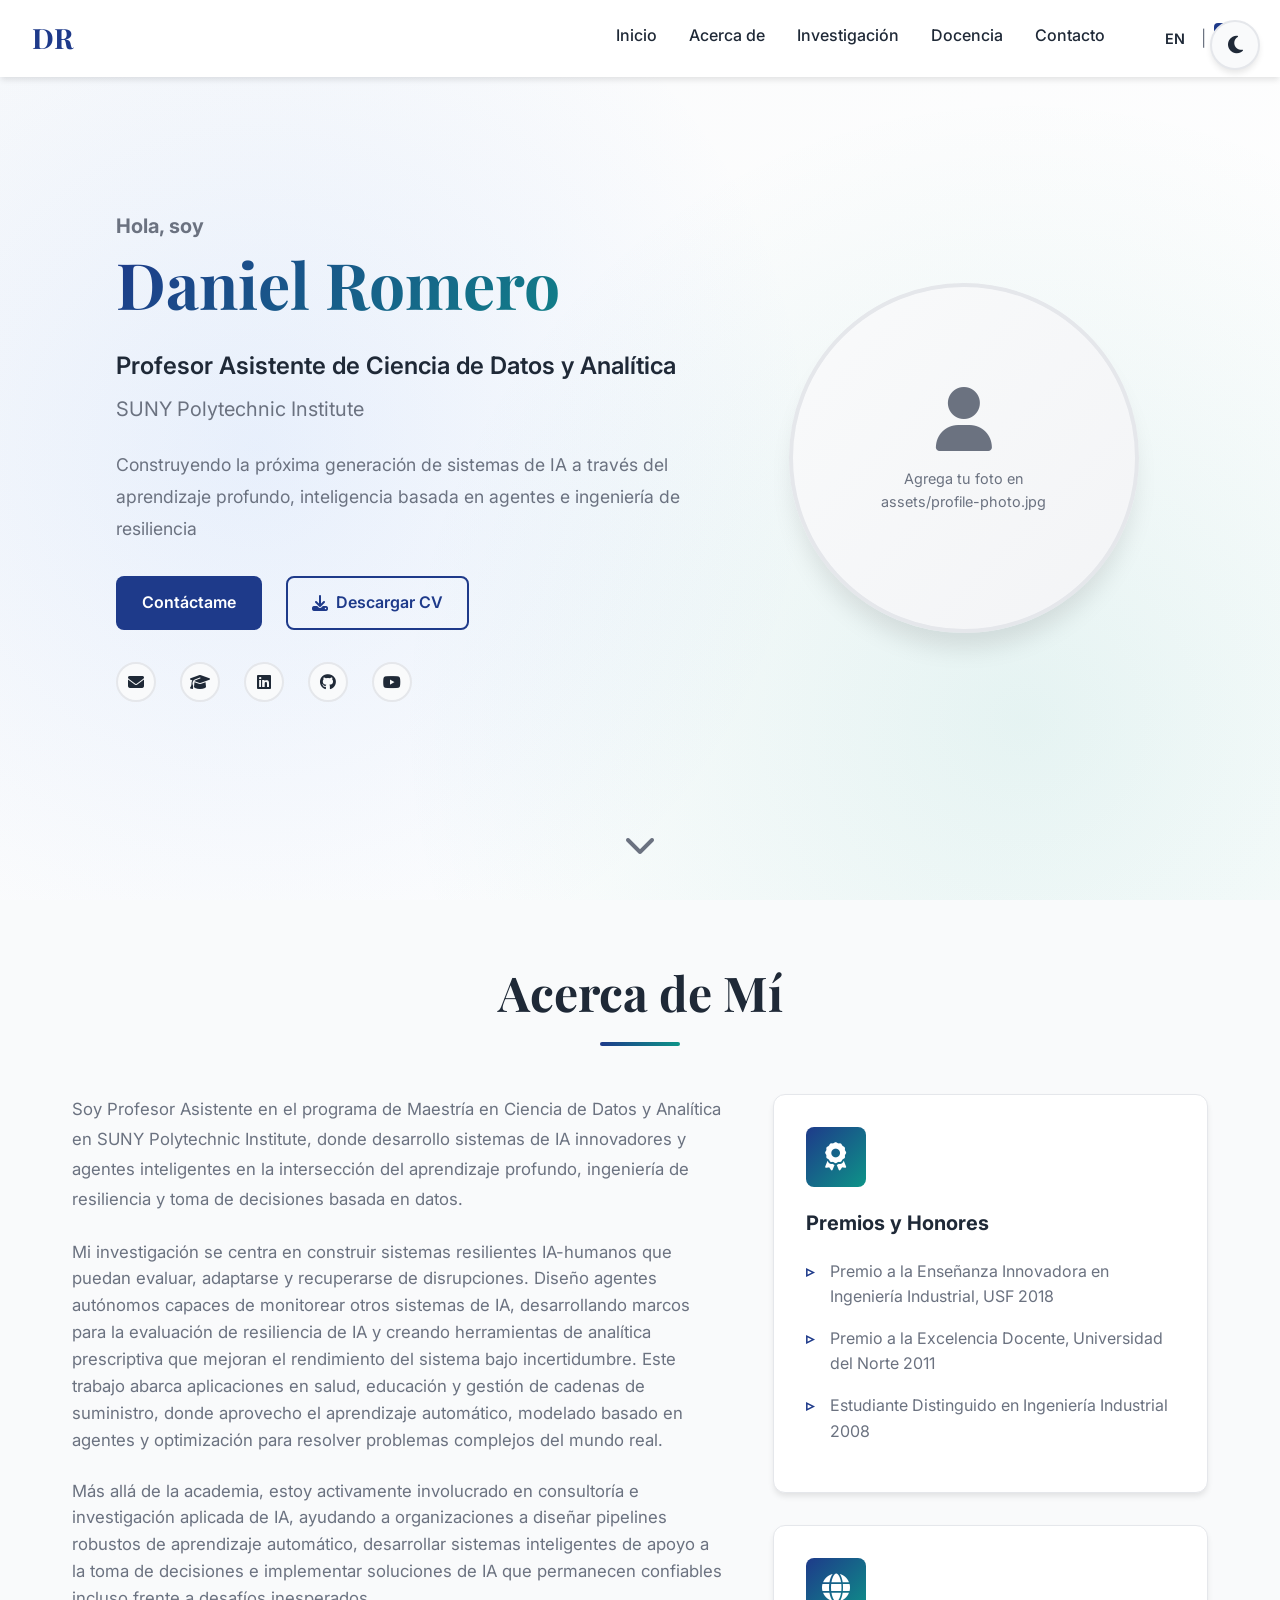
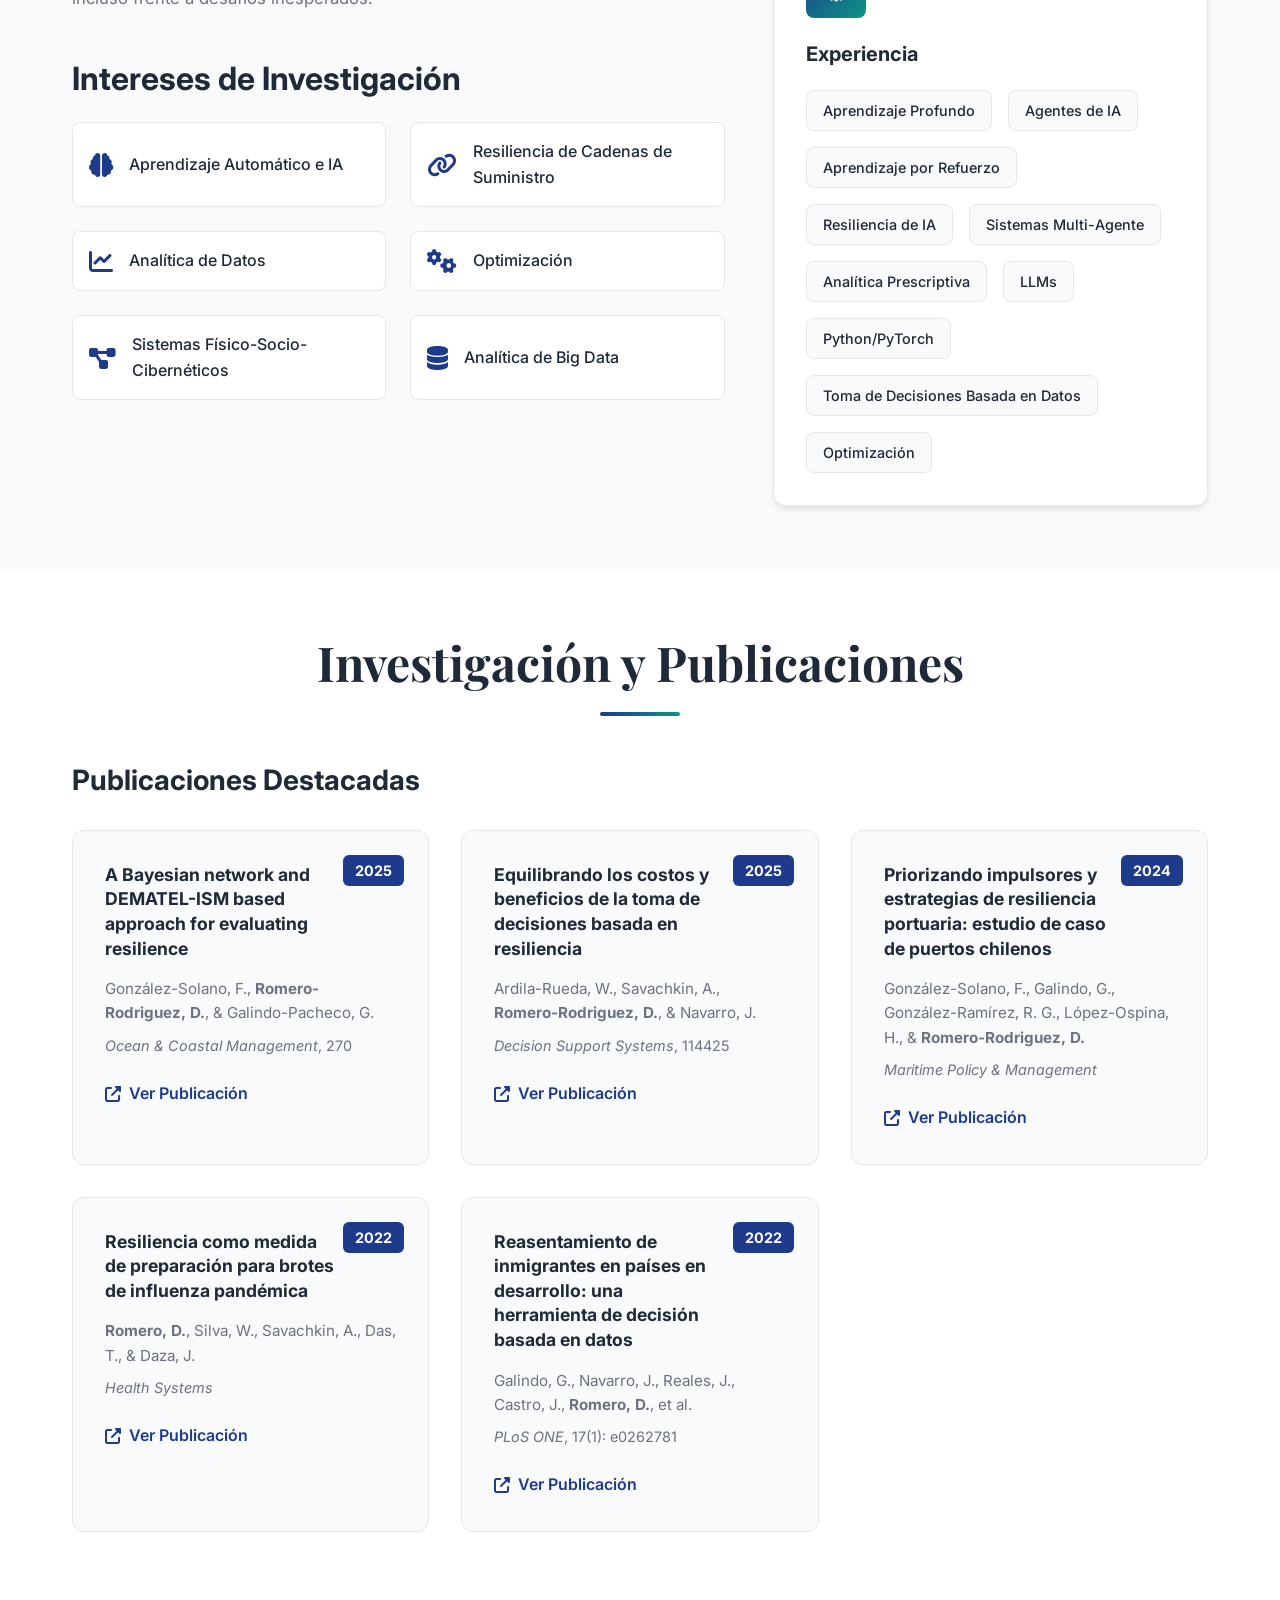
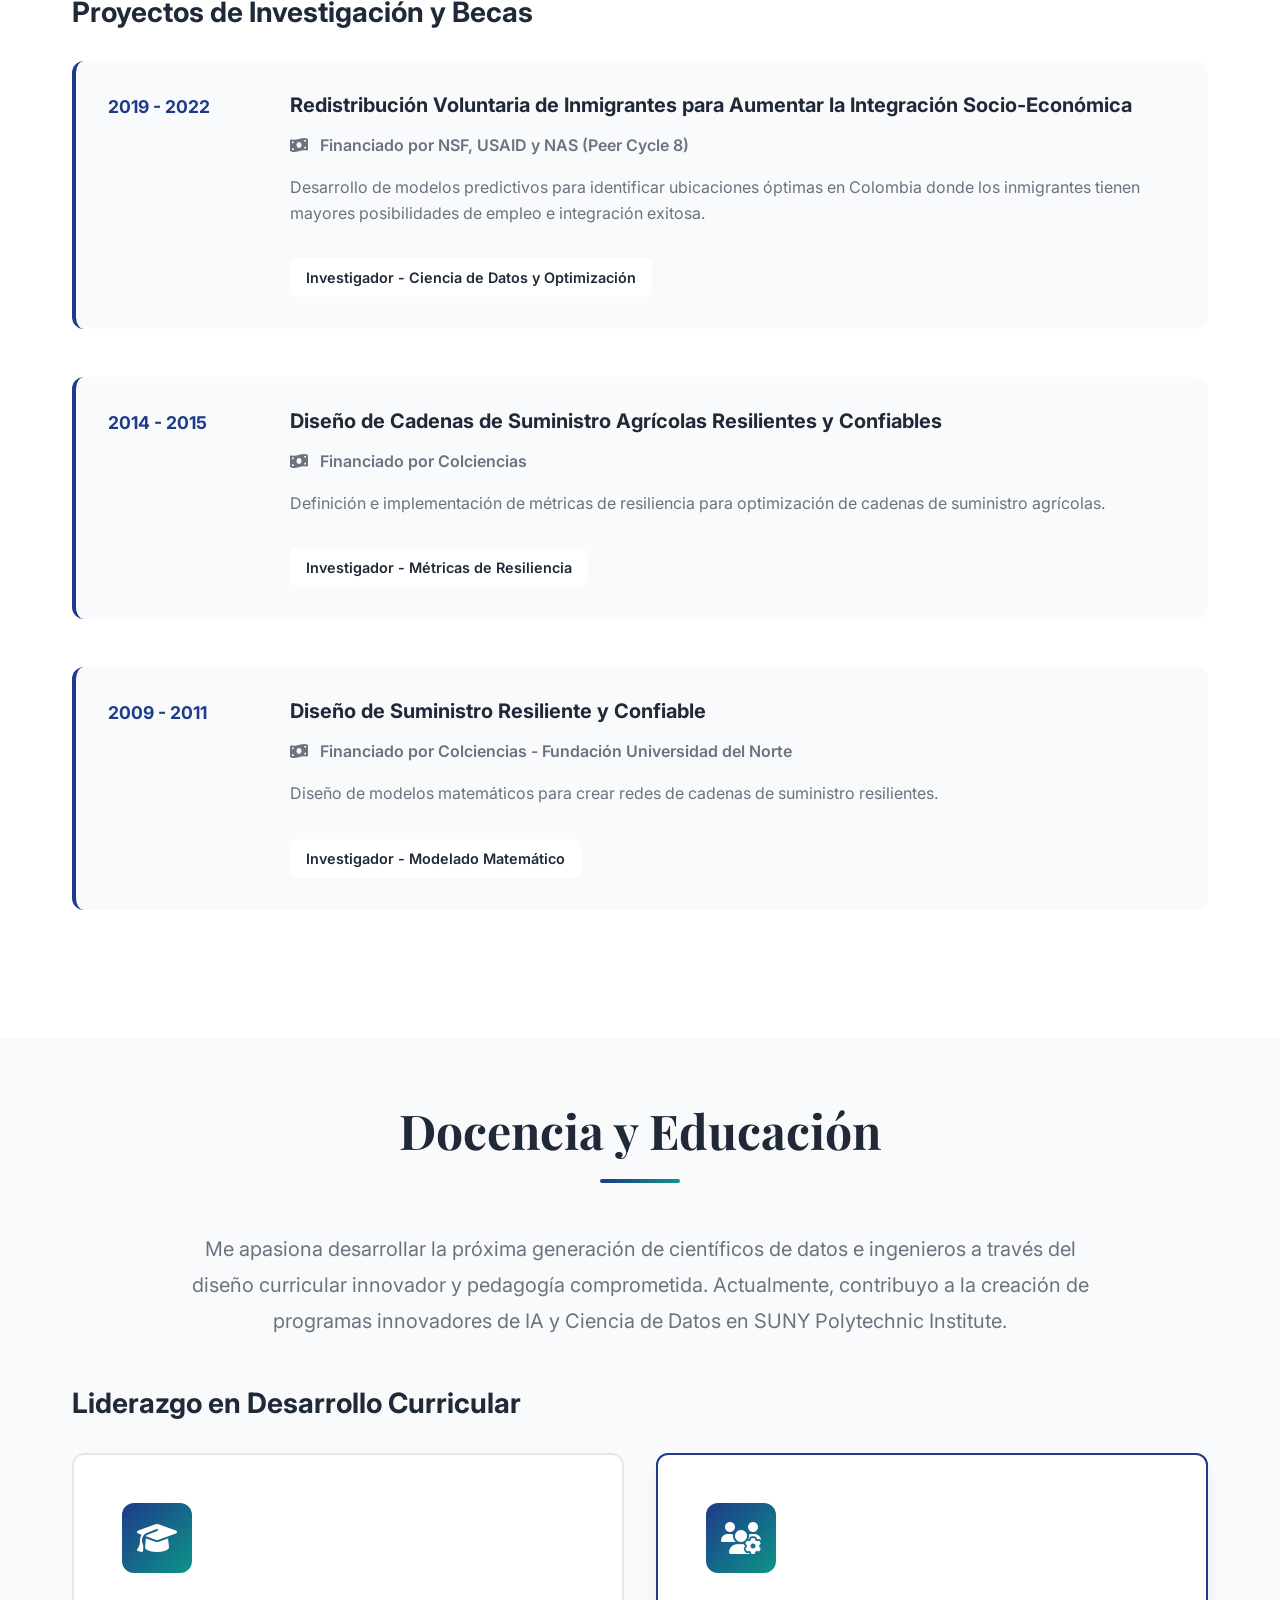
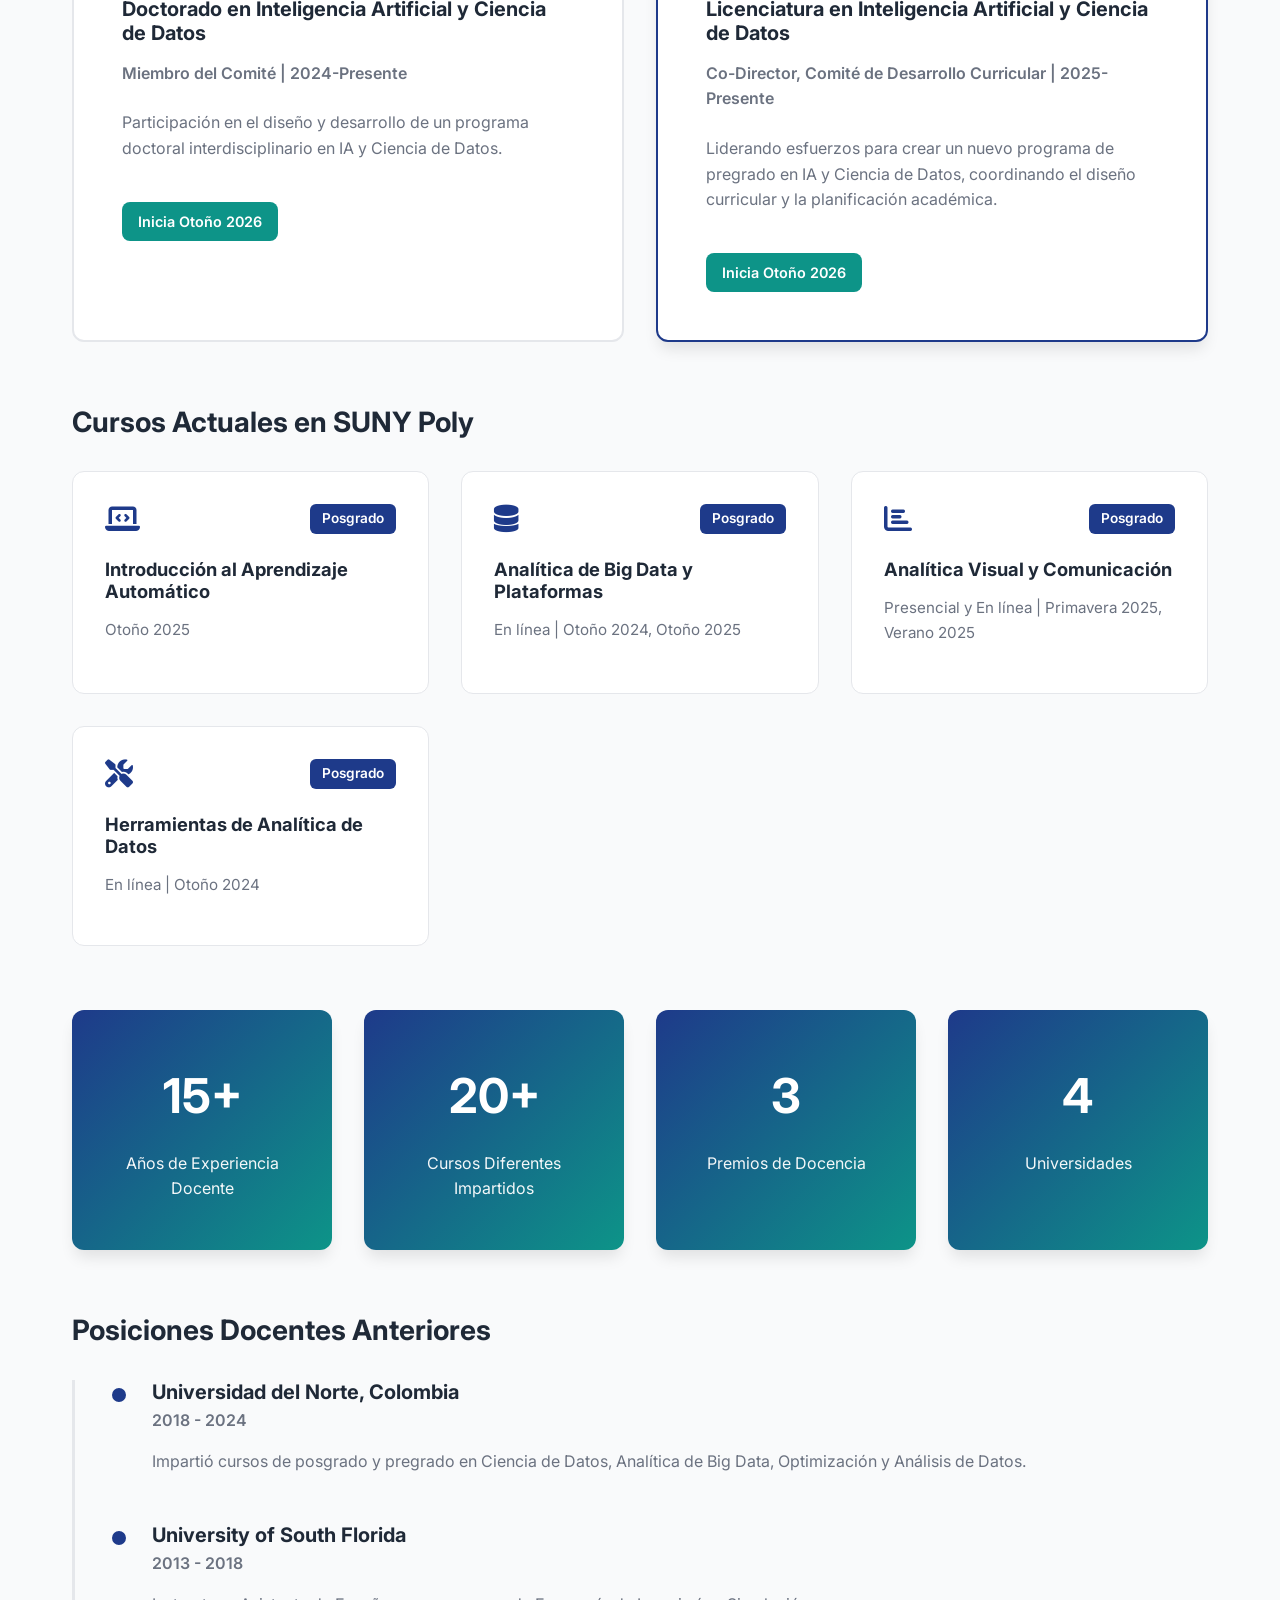
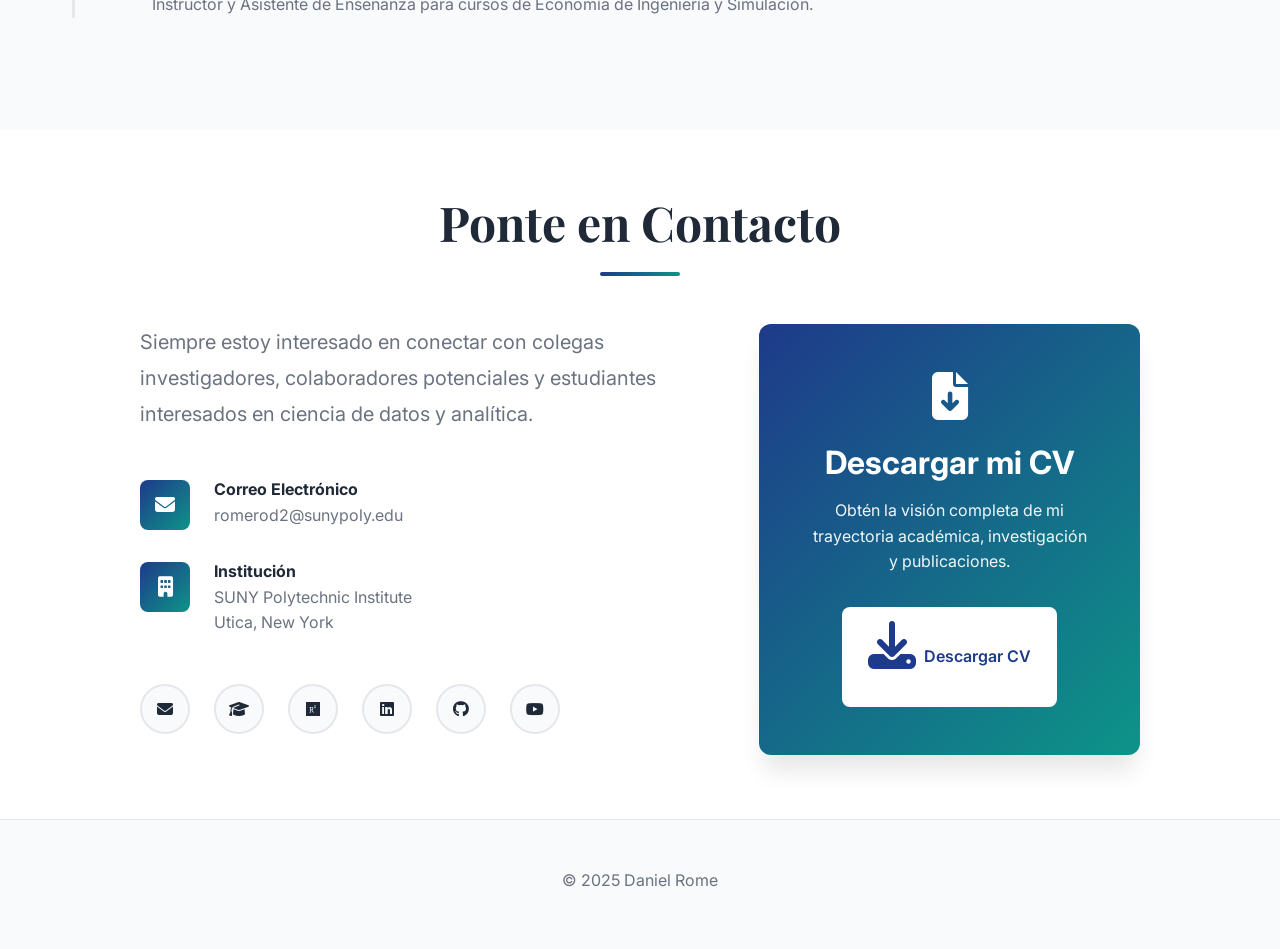
==== commit a060850b: "changes in experience" ====
--- a/index-es.html
+++ b/index-es.html
@@ -387,15 +387,6 @@
                             <p>Instructor y Asistente de Enseñanza para cursos de Economía de Ingeniería y Simulación.</p>
                         </div>
                     </div>
-                    
-                    <div class="timeline-item">
-                        <div class="timeline-marker"></div>
-                        <div class="timeline-content">
-                            <h4>Universidad Autónoma del Caribe, Colombia</h4>
-                            <p class="timeline-period">2010 - 2016</p>
-                            <p>Impartió cursos de Investigación de Operaciones y Gestión de Cadenas de Suministro.</p>
-                        </div>
-                    </div>
                 </div>
             </div>
         </div>
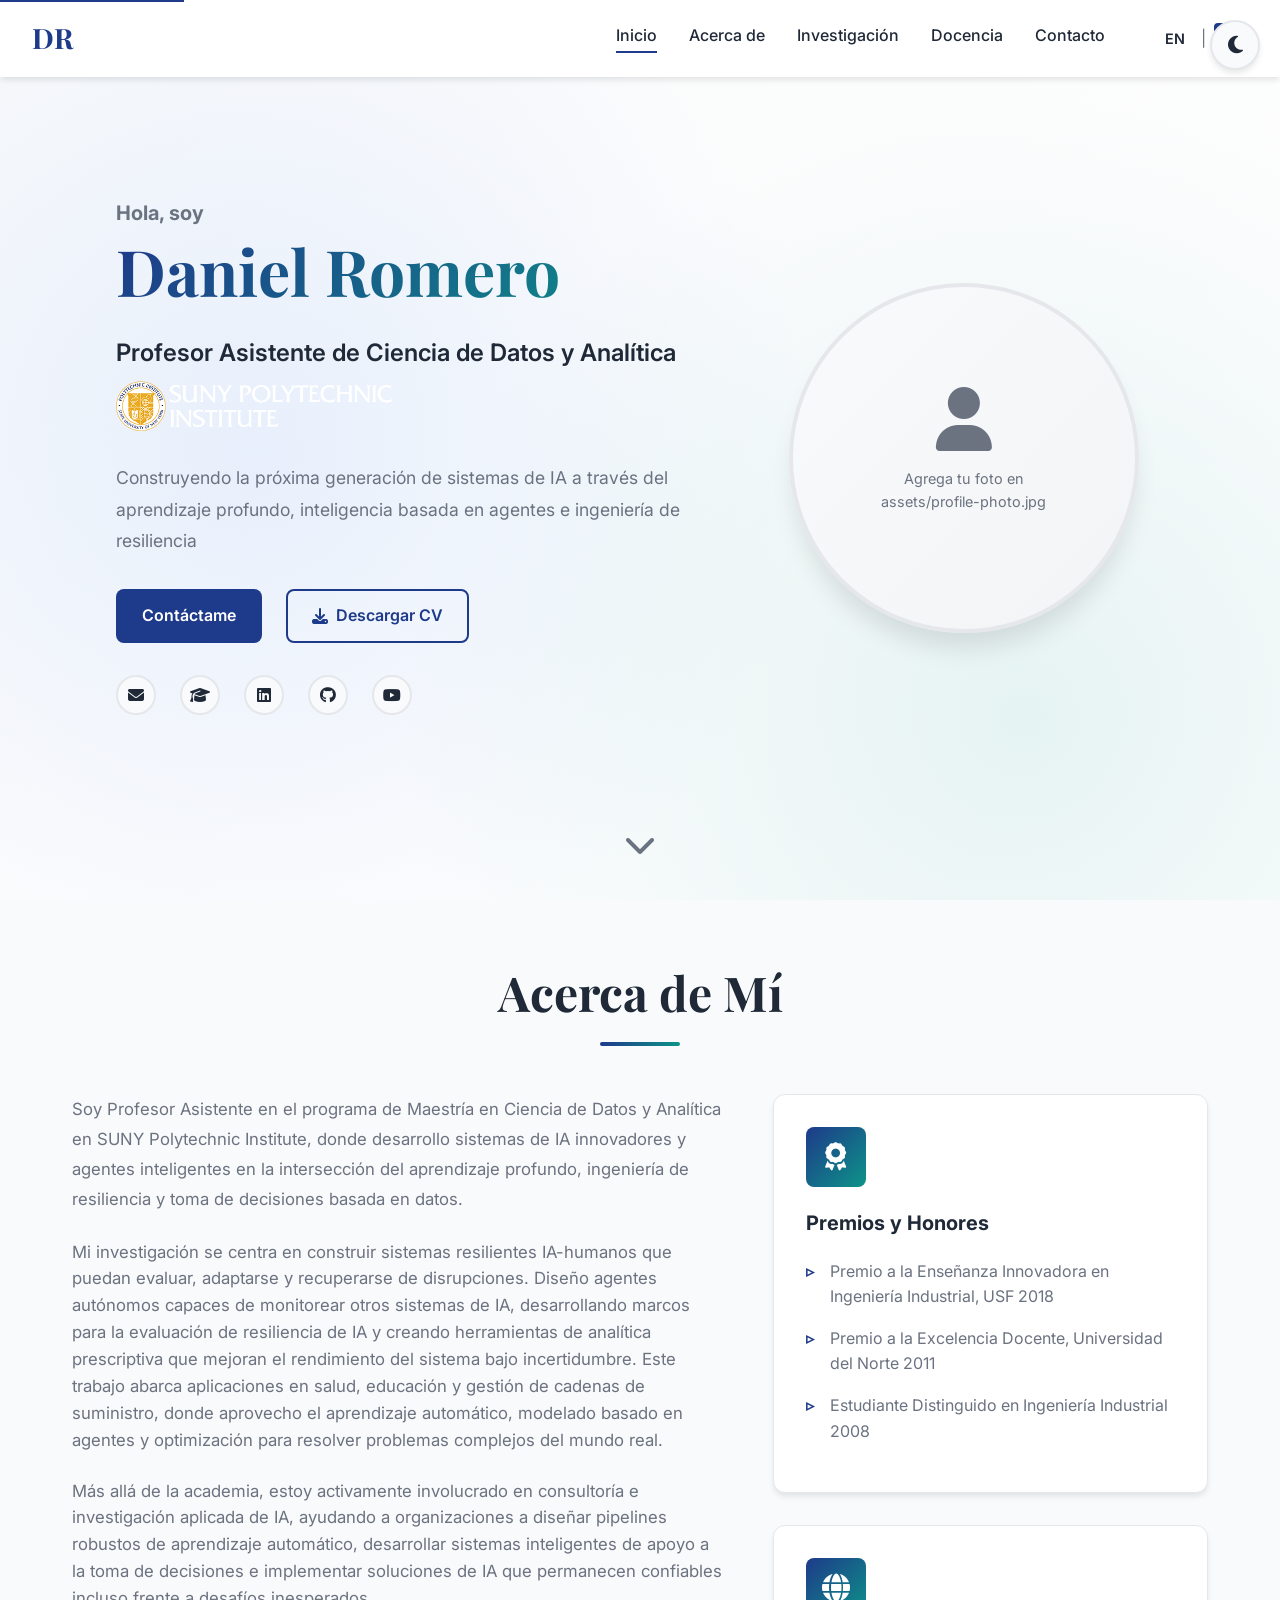
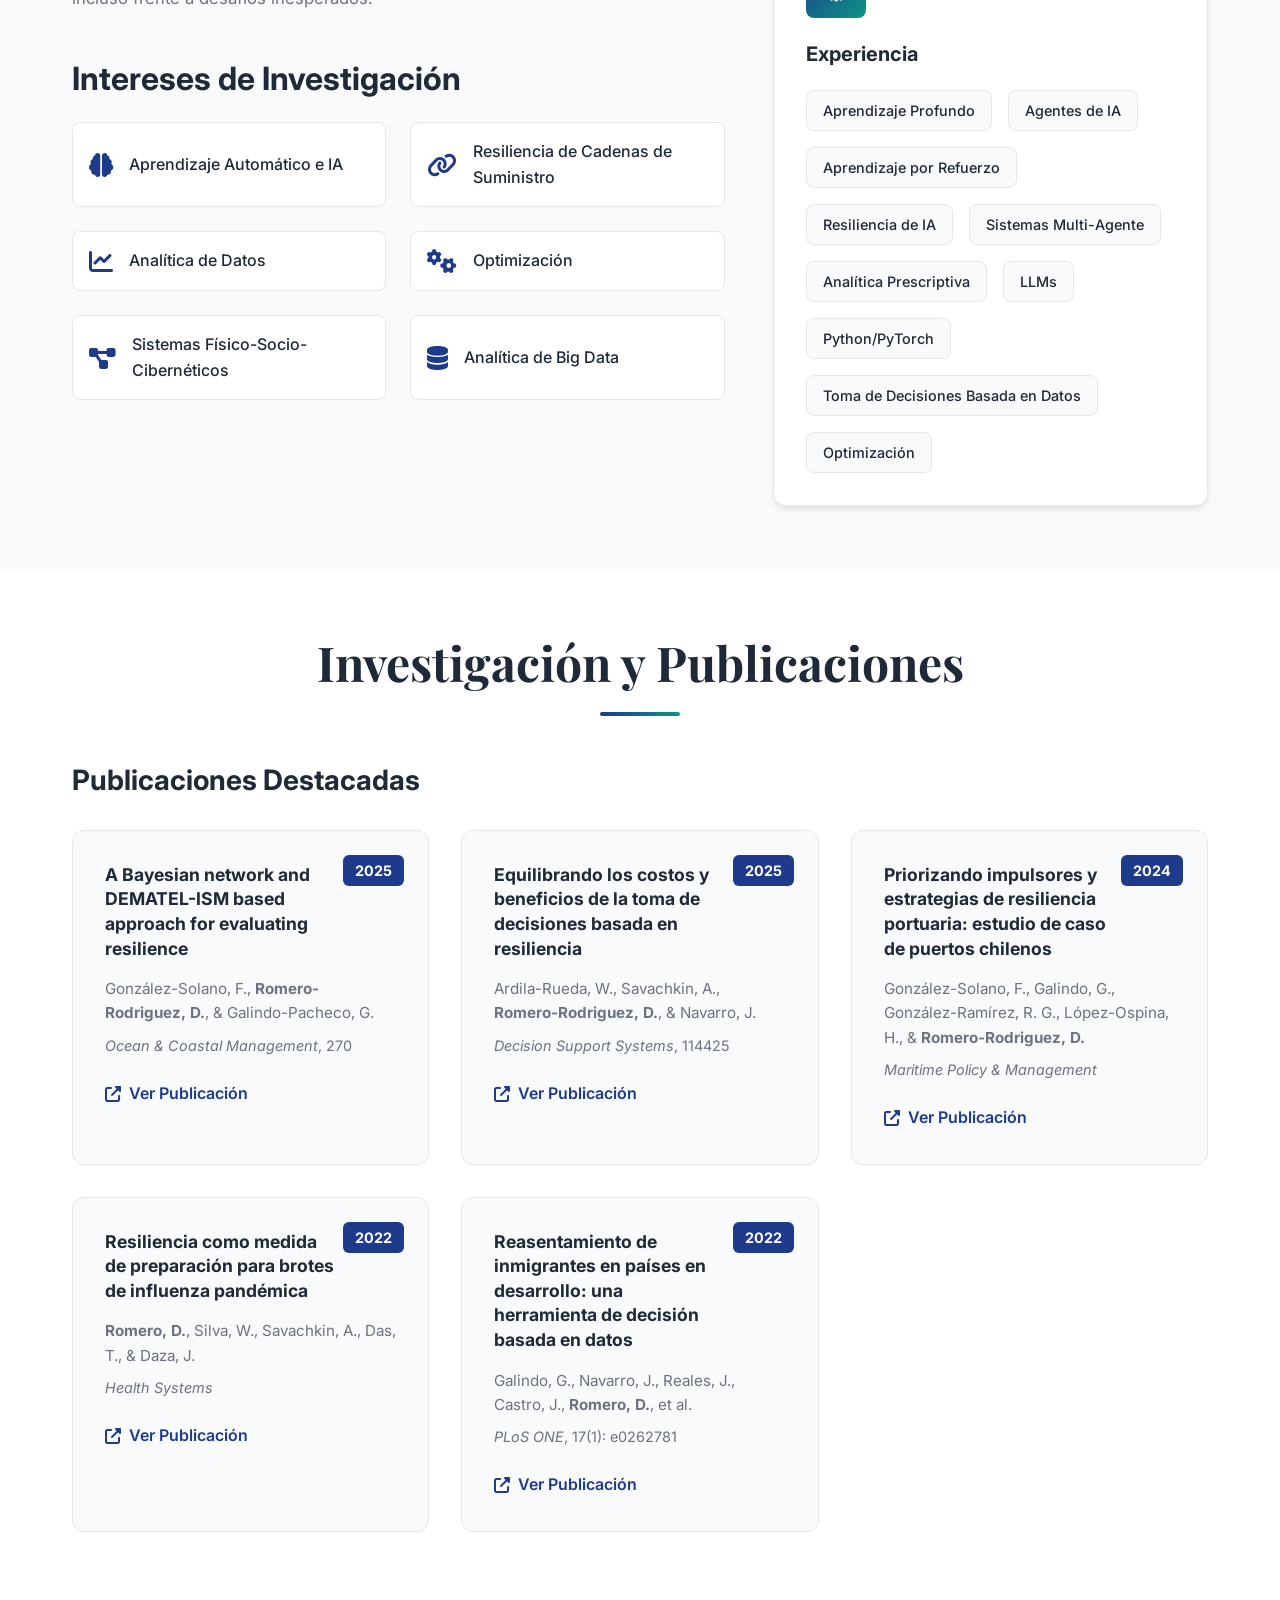
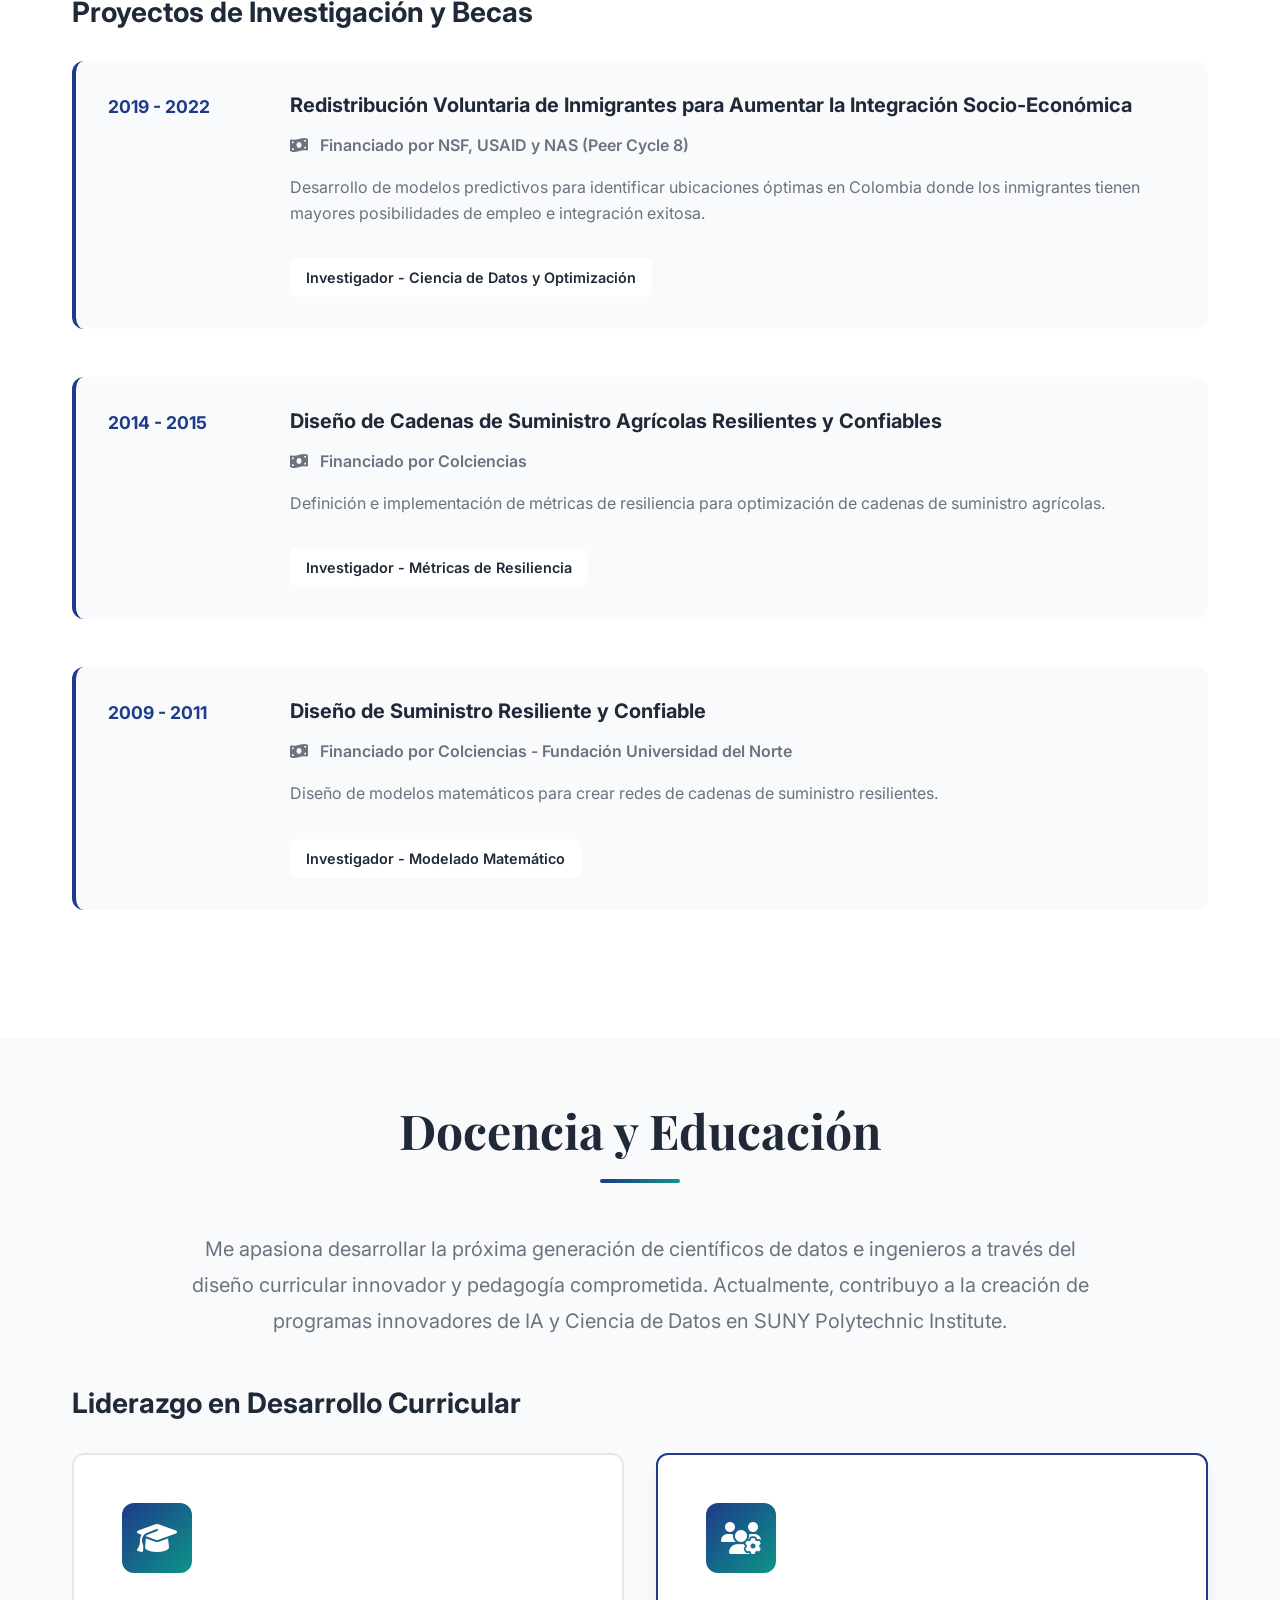
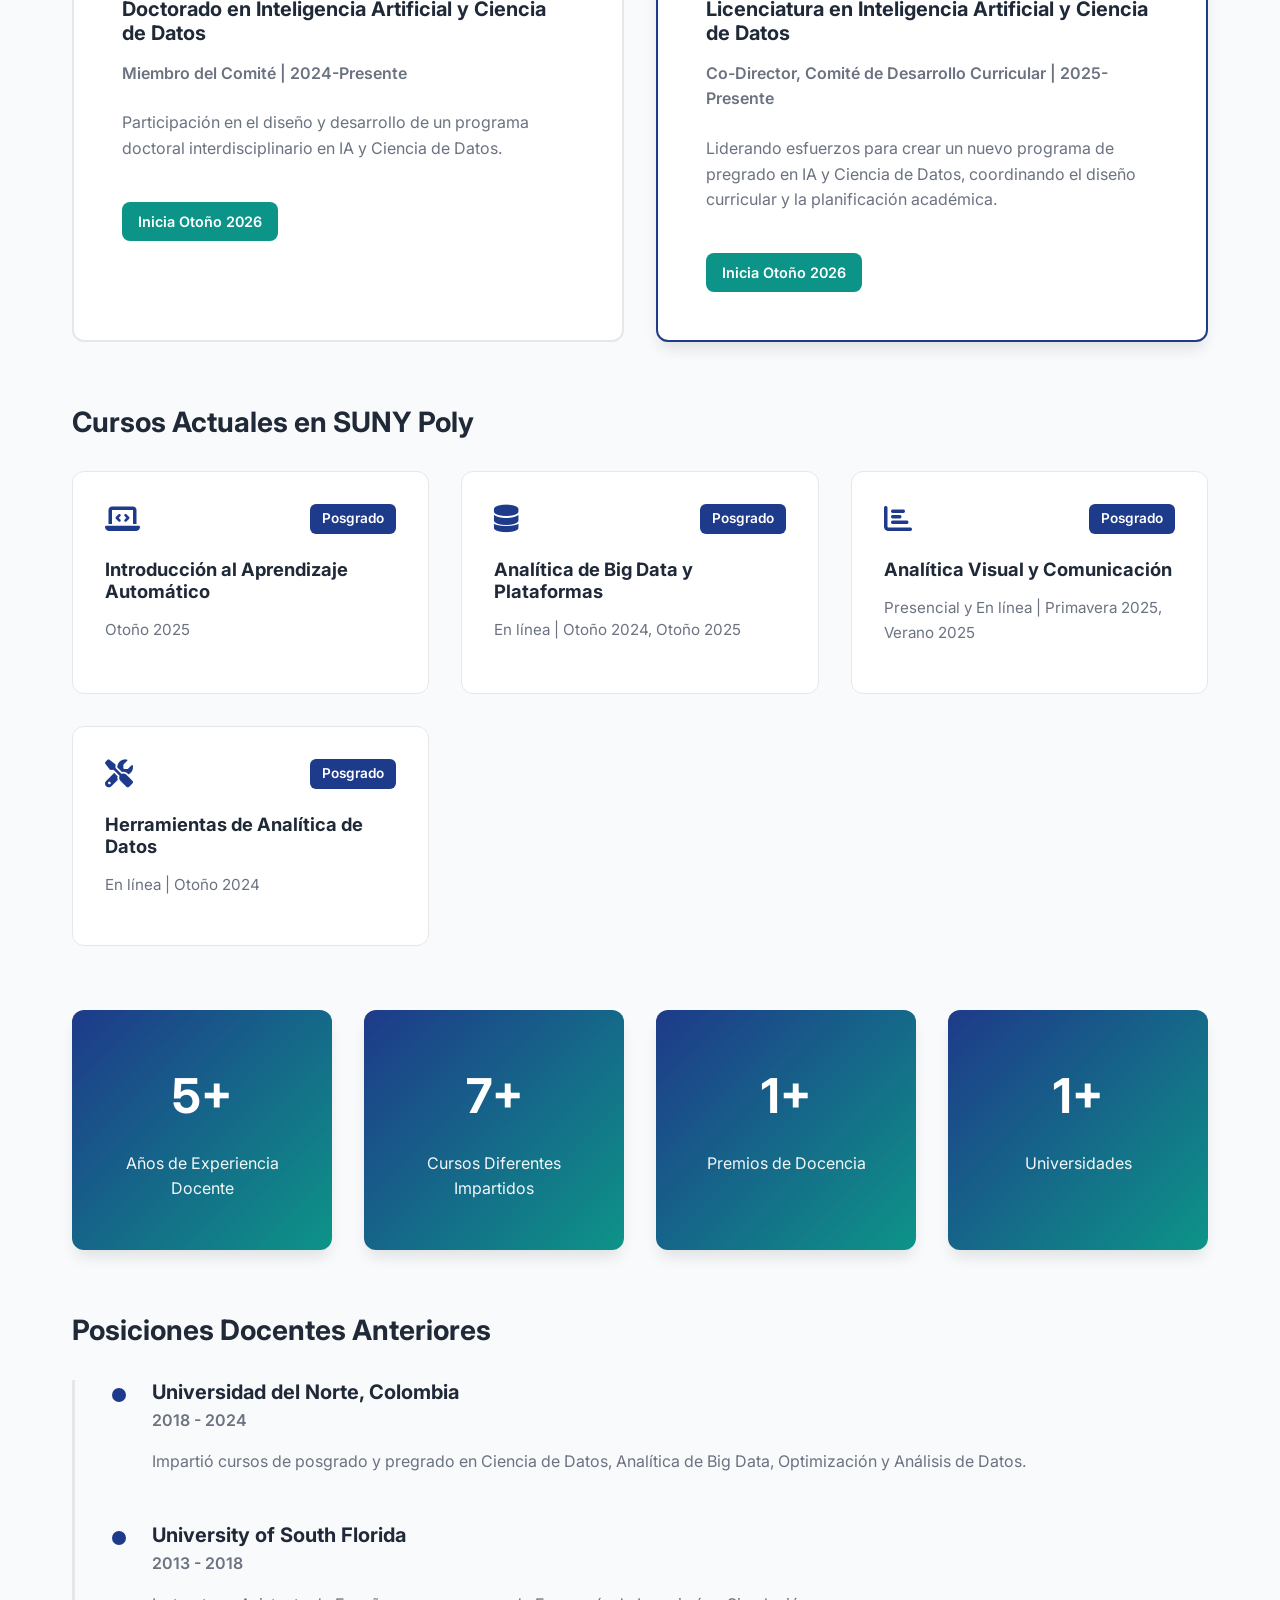
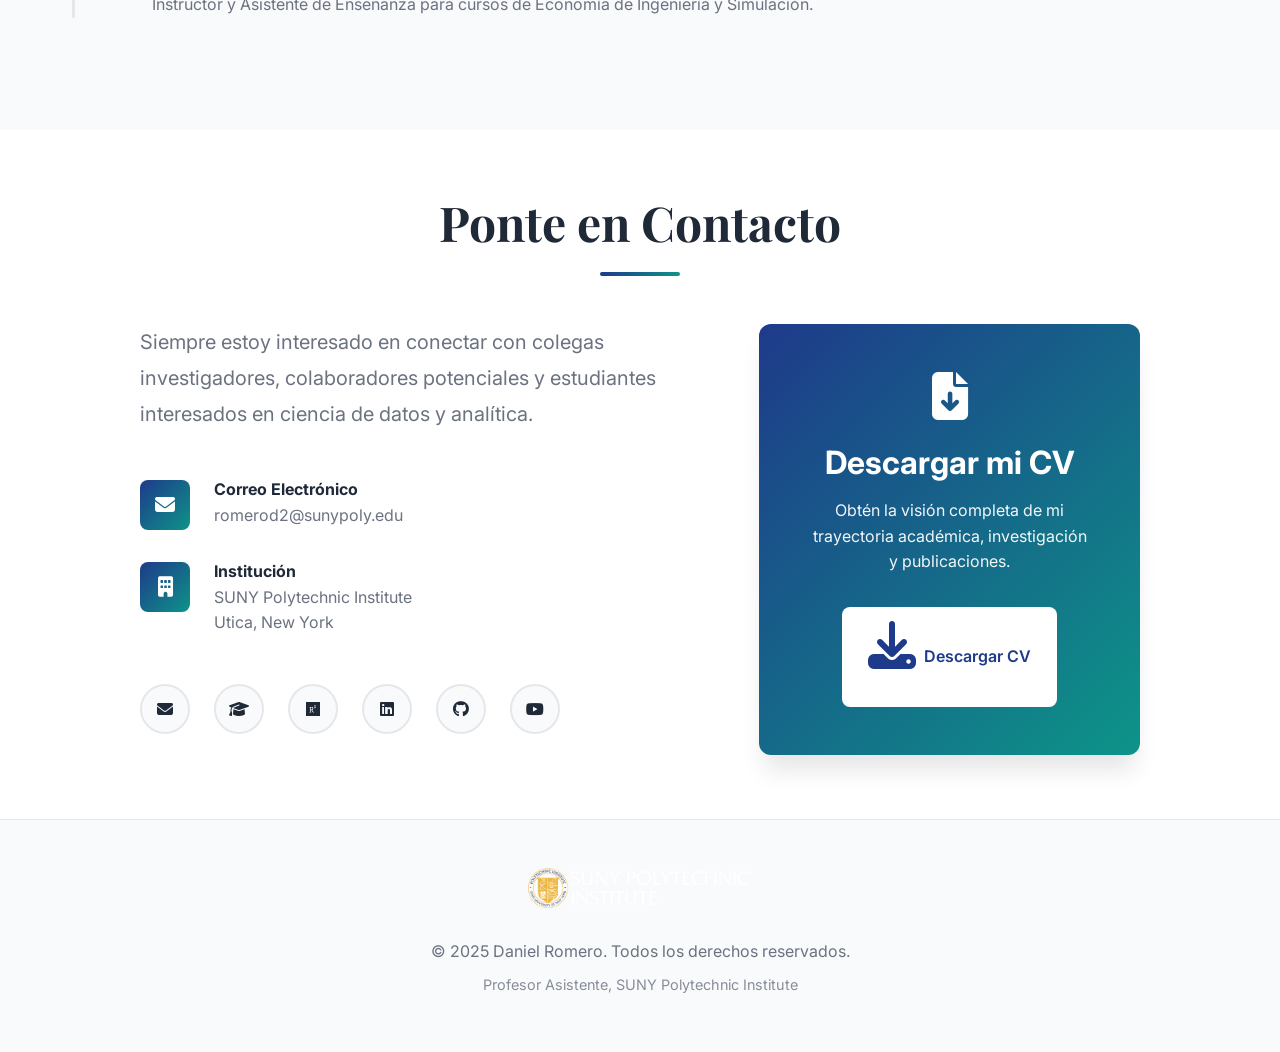
==== commit ca4dede4: "Add SUNY Polytechnic Institute logo to hero section and footer" ====
--- a/index-es.html
+++ b/index-es.html
@@ -59,7 +59,11 @@
                     <span class="hero-name">Daniel Romero</span>
                 </h1>
                 <p class="hero-subtitle">Profesor Asistente de Ciencia de Datos y Analítica</p>
-                <p class="hero-institution">SUNY Polytechnic Institute</p>
+                <div class="hero-institution">
+                    <a href="https://sunypoly.edu" target="_blank" rel="noopener noreferrer">
+                        <img src="assets/sunypoly-logo.png" alt="SUNY Polytechnic Institute" class="institution-logo">
+                    </a>
+                </div>
                 <p class="hero-tagline">Construyendo la próxima generación de sistemas de IA a través del aprendizaje profundo, inteligencia basada en agentes e ingeniería de resiliencia</p>
                 
                 <div class="hero-buttons">
@@ -462,4 +466,17 @@
     <!-- Footer -->
     <footer class="footer">
         <div class="container">
-            <p>&copy; 2025 Daniel Rome+            <div class="footer-logo">
+                <a href="https://sunypoly.edu" target="_blank" rel="noopener noreferrer">
+                    <img src="assets/sunypoly-logo.png" alt="SUNY Polytechnic Institute" class="footer-institution-logo">
+                </a>
+            </div>
+            <p>&copy; 2025 Daniel Romero. Todos los derechos reservados.</p>
+            <p class="footer-note">Profesor Asistente, SUNY Polytechnic Institute</p>
+        </div>
+    </footer>
+
+    <!-- Scripts -->
+    <script src="script.js"></script>
+</body>
+</html>
--- a/styles.css
+++ b/styles.css
@@ -408,9 +408,34 @@
 }
 
 .hero-institution {
-    font-size: 1.25rem;
-    color: var(--text-secondary);
     margin-bottom: var(--spacing-md);
+}
+
+.institution-logo {
+    height: 50px;
+    width: auto;
+    object-fit: contain;
+    transition: opacity var(--transition-fast);
+}
+
+.hero-institution a:hover .institution-logo {
+    opacity: 0.8;
+}
+
+.footer-logo {
+    margin-bottom: var(--spacing-md);
+}
+
+.footer-institution-logo {
+    height: 40px;
+    width: auto;
+    object-fit: contain;
+    opacity: 0.85;
+    transition: opacity var(--transition-fast);
+}
+
+.footer-institution-logo:hover {
+    opacity: 1;
 }
 
 .hero-tagline {
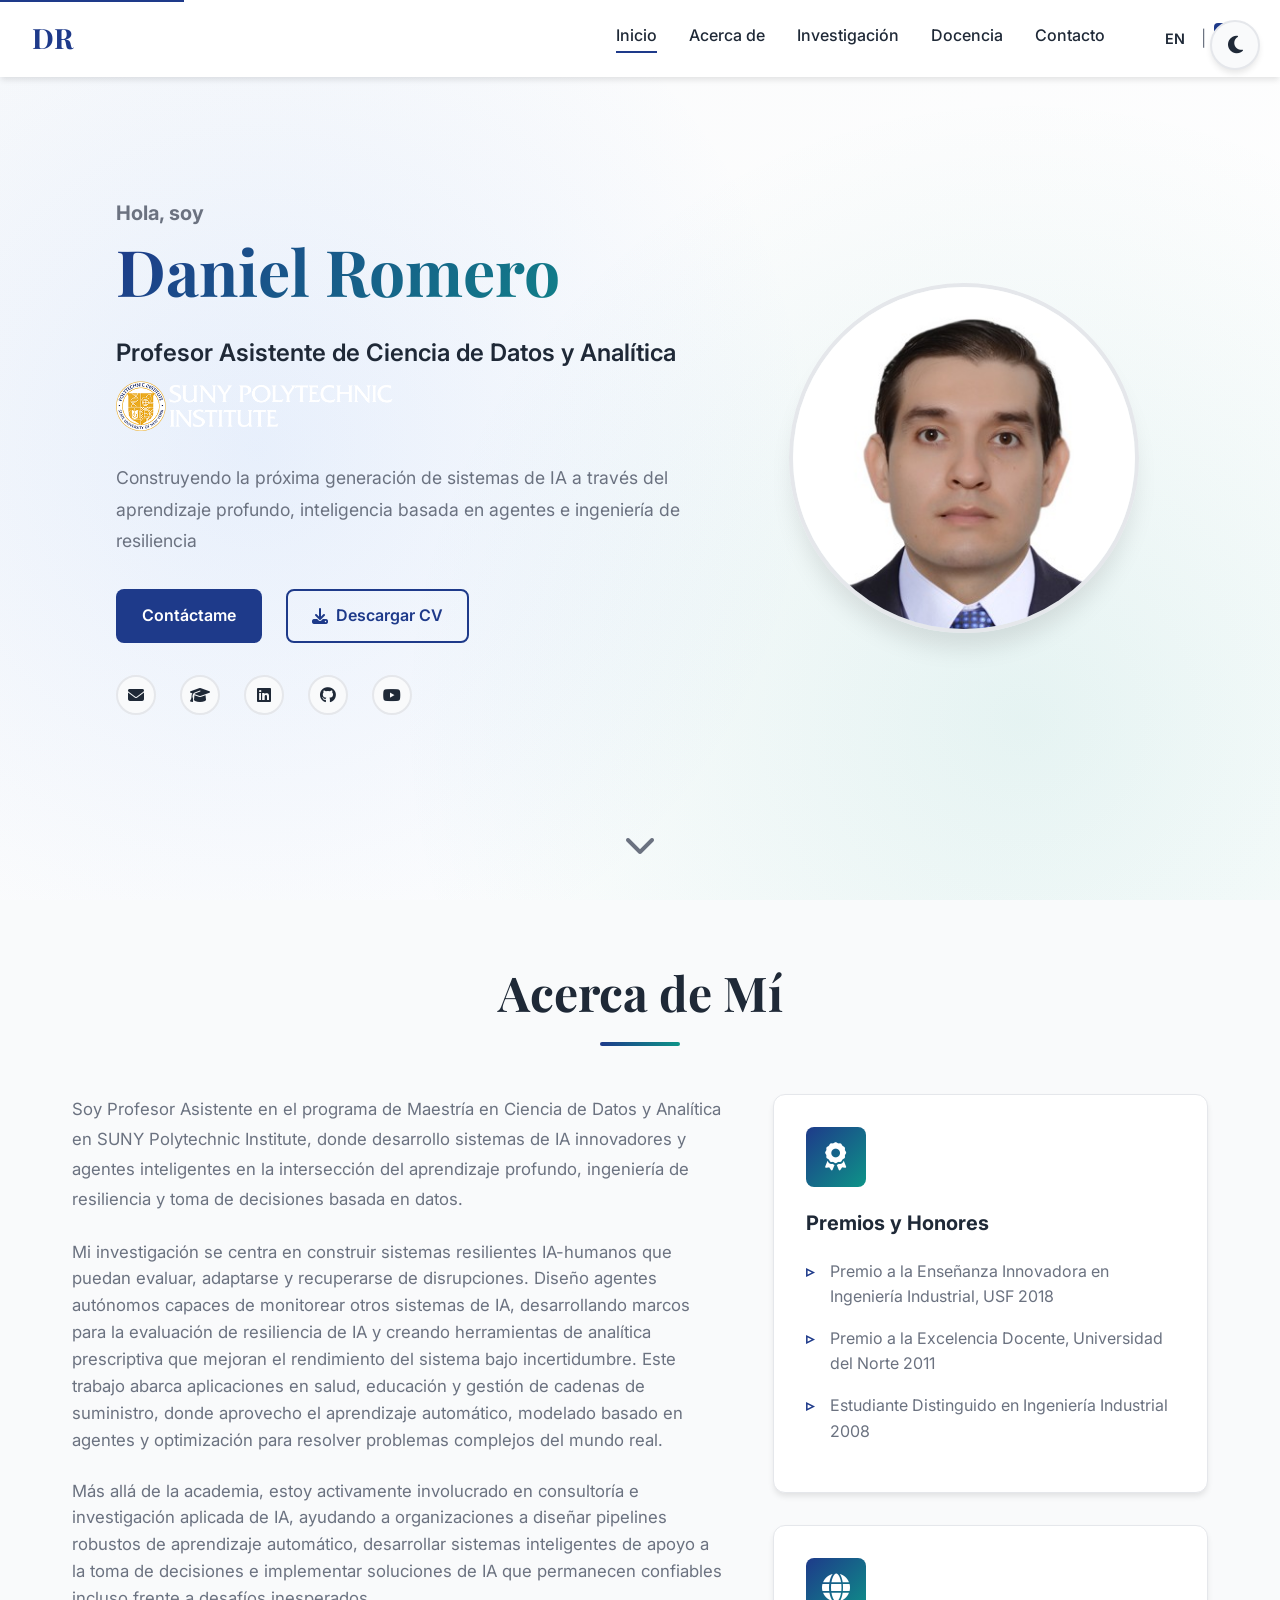
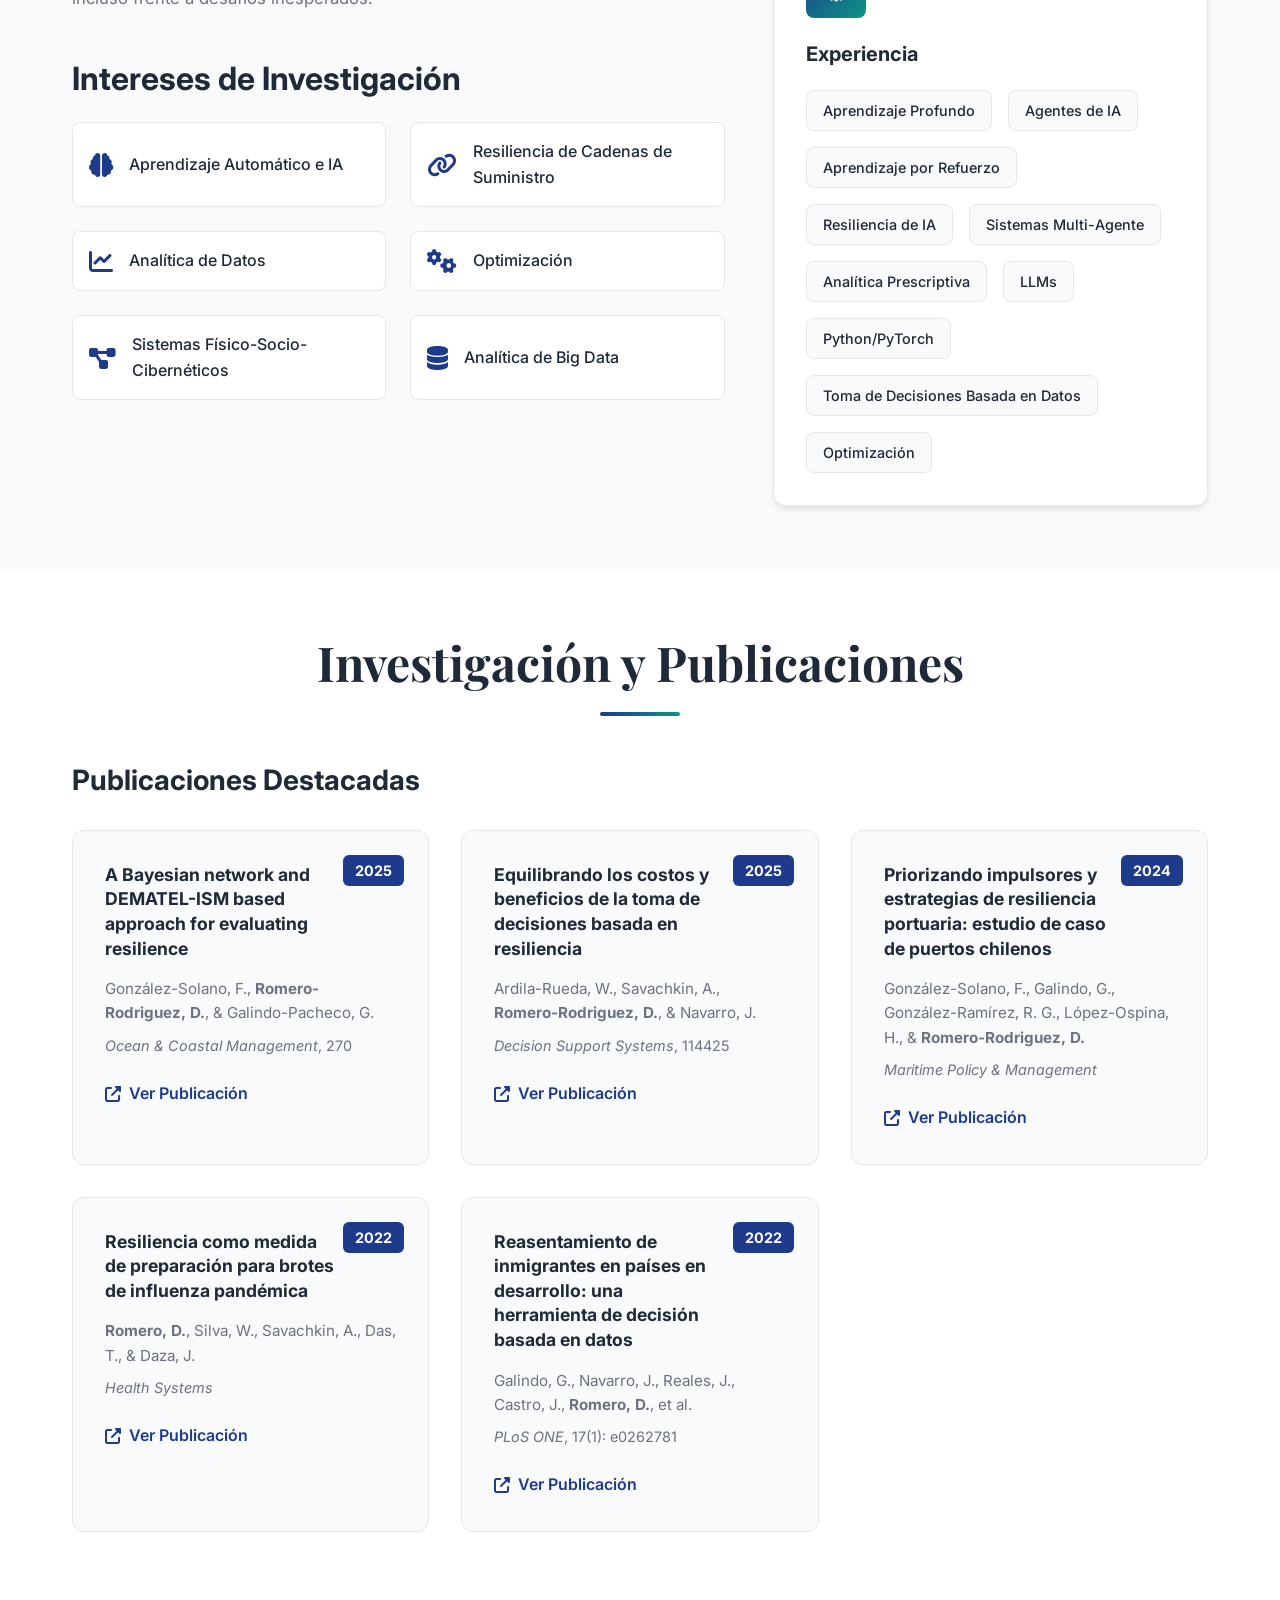
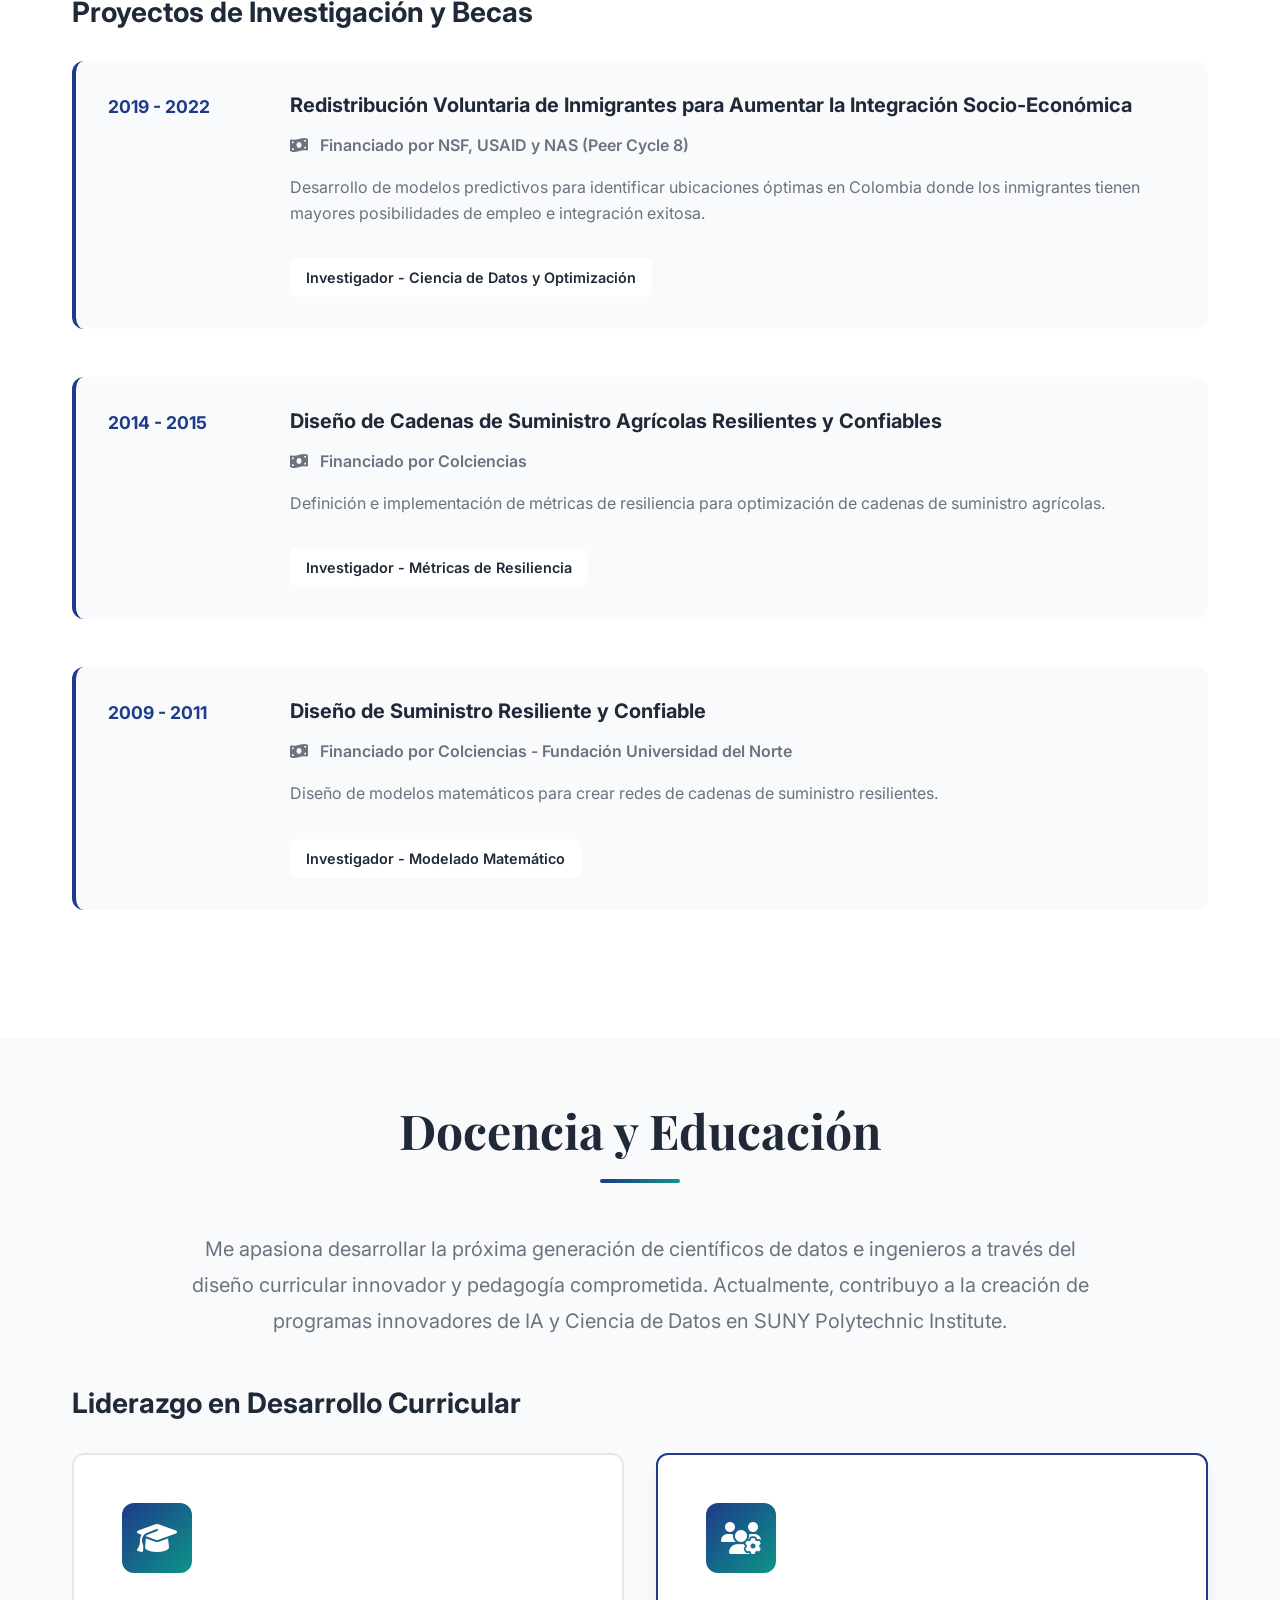
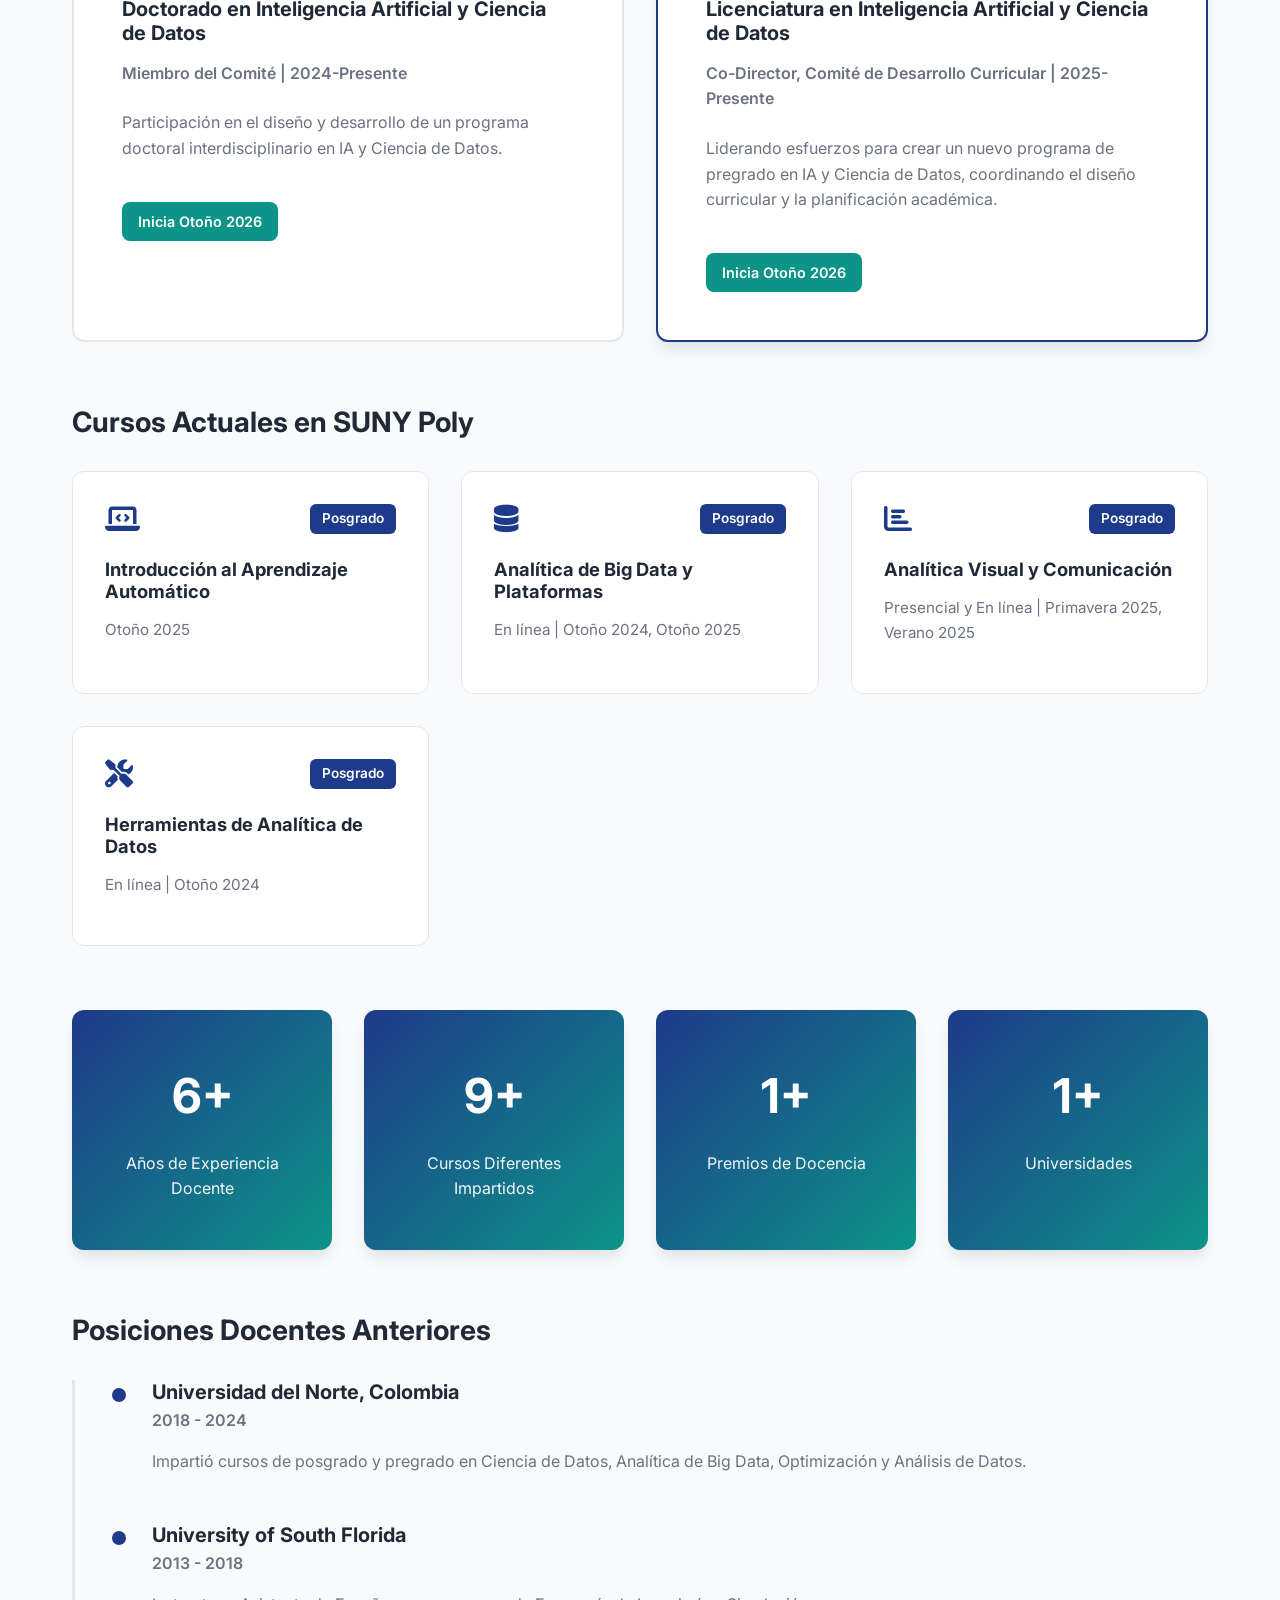
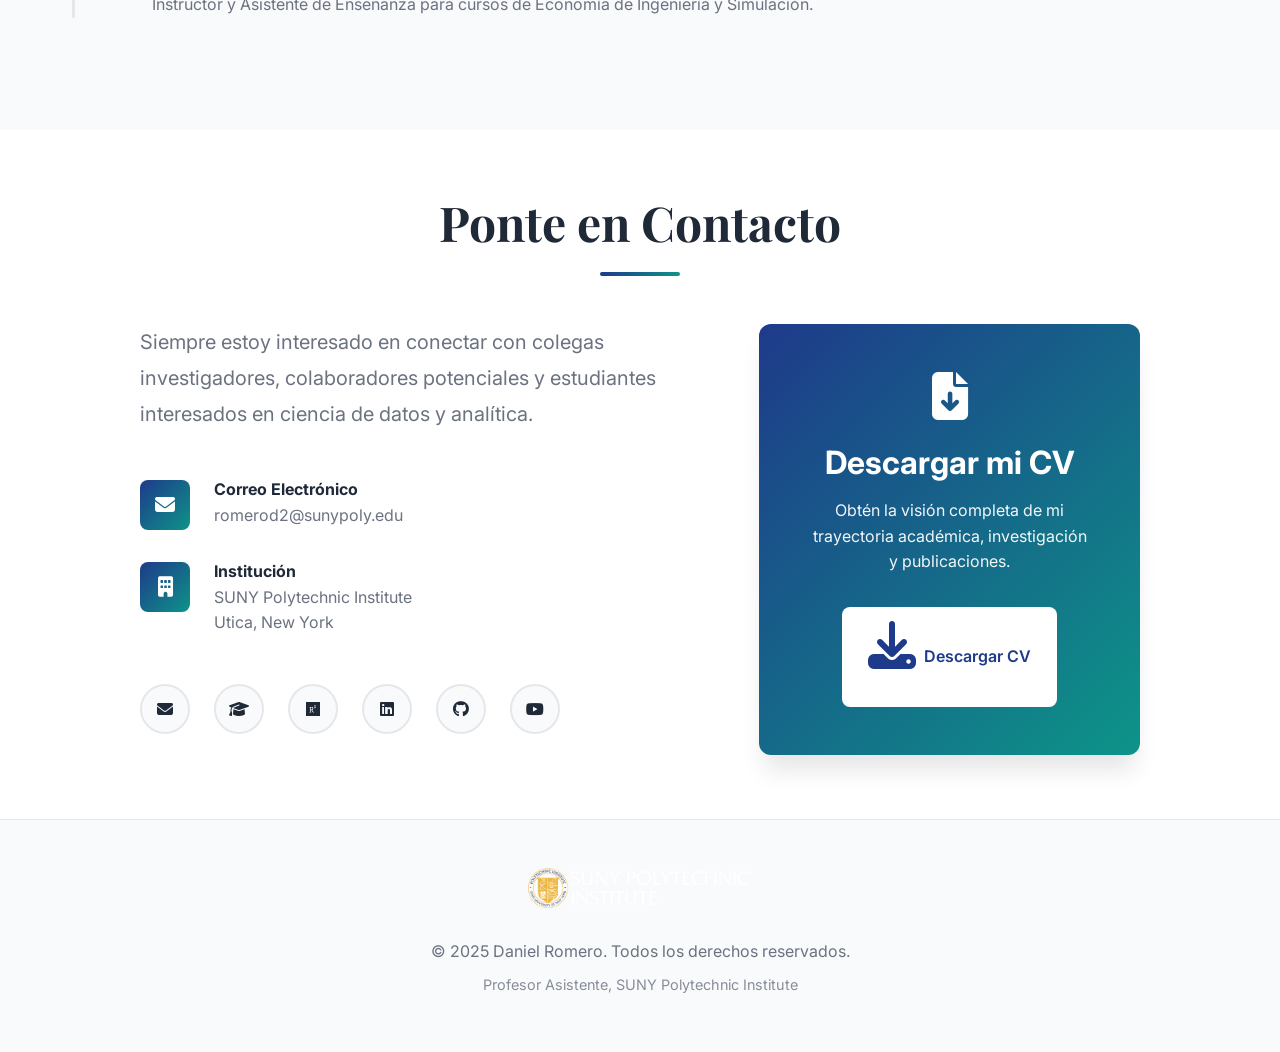
==== commit 3870916a: "Add profile photo and replace placeholder with actual image" ====
--- a/index-es.html
+++ b/index-es.html
@@ -83,10 +83,7 @@
             </div>
             
             <div class="hero-image">
-                <div class="image-placeholder">
-                    <i class="fas fa-user"></i>
-                    <p>Agrega tu foto en<br>assets/profile-photo.jpg</p>
-                </div>
+                <img src="assets/profile-photo.jpg" alt="Dr. Daniel Romero" class="profile-photo">
             </div>
         </div>
         
--- a/styles.css
+++ b/styles.css
@@ -484,29 +484,13 @@
     align-items: center;
 }
 
-.image-placeholder {
+.profile-photo {
     width: 350px;
     height: 350px;
-    background: linear-gradient(135deg, var(--bg-secondary), var(--bg-tertiary));
+    object-fit: cover;
     border-radius: 50%;
-    display: flex;
-    flex-direction: column;
-    align-items: center;
-    justify-content: center;
     border: 4px solid var(--border-color);
     box-shadow: var(--shadow-xl);
-}
-
-.image-placeholder i {
-    font-size: 4rem;
-    color: var(--text-secondary);
-    margin-bottom: var(--spacing-sm);
-}
-
-.image-placeholder p {
-    color: var(--text-secondary);
-    text-align: center;
-    font-size: 0.9rem;
 }
 
 .scroll-indicator {
@@ -1206,7 +1190,7 @@
         order: -1;
     }
     
-    .image-placeholder {
+    .profile-photo {
         width: 250px;
         height: 250px;
     }
